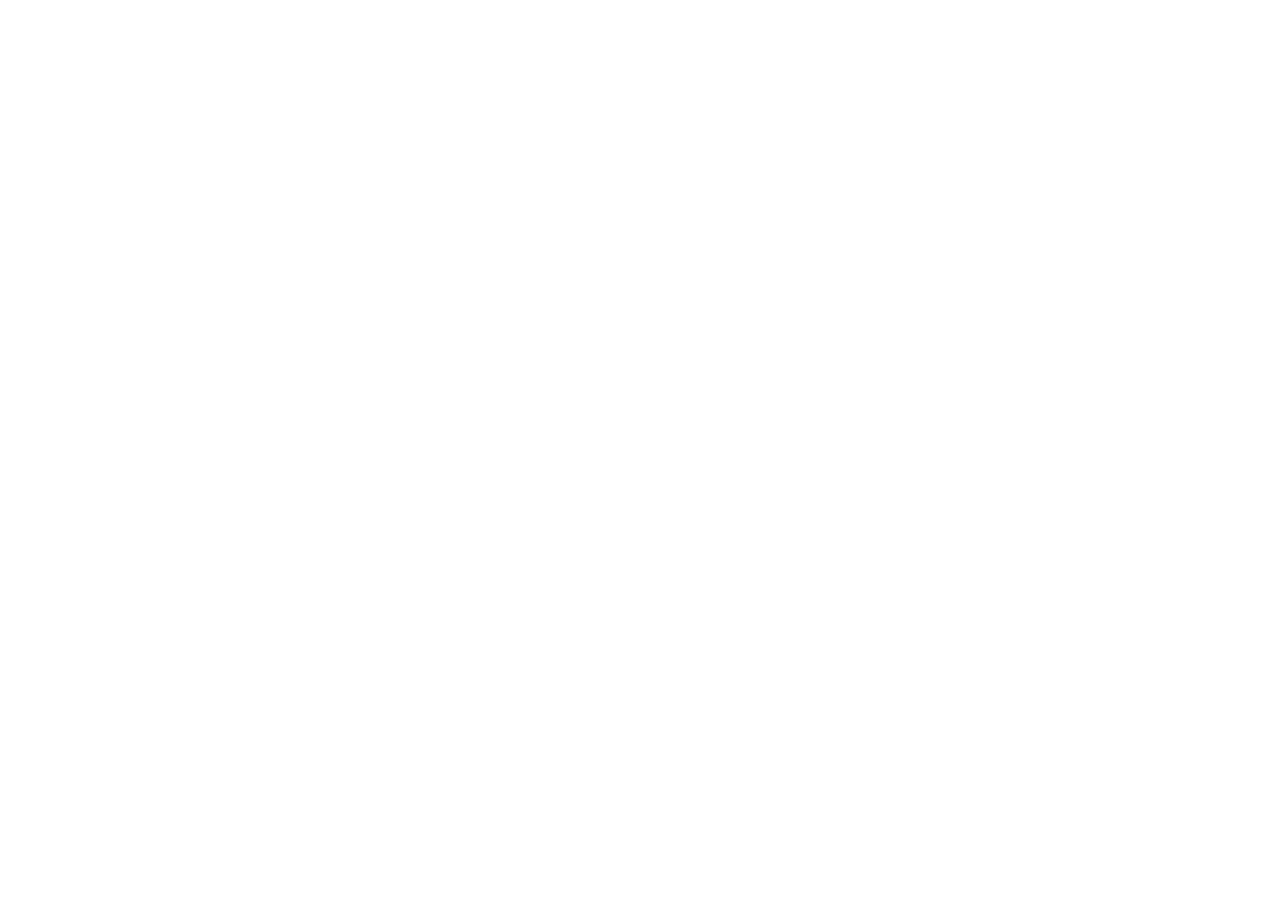
==== index.html @ c864e6f2 "初始化项目" ====
<!DOCTYPE html>
<html lang="en">

<head>
    <meta charset="UTF-8">
    <meta http-equiv="X-UA-Compatible" content="IE=edge">
    <meta name="viewport" content="width=device-width, initial-scale=1.0">
    <title>Document</title>
</head>

<body>

</body>

</html>
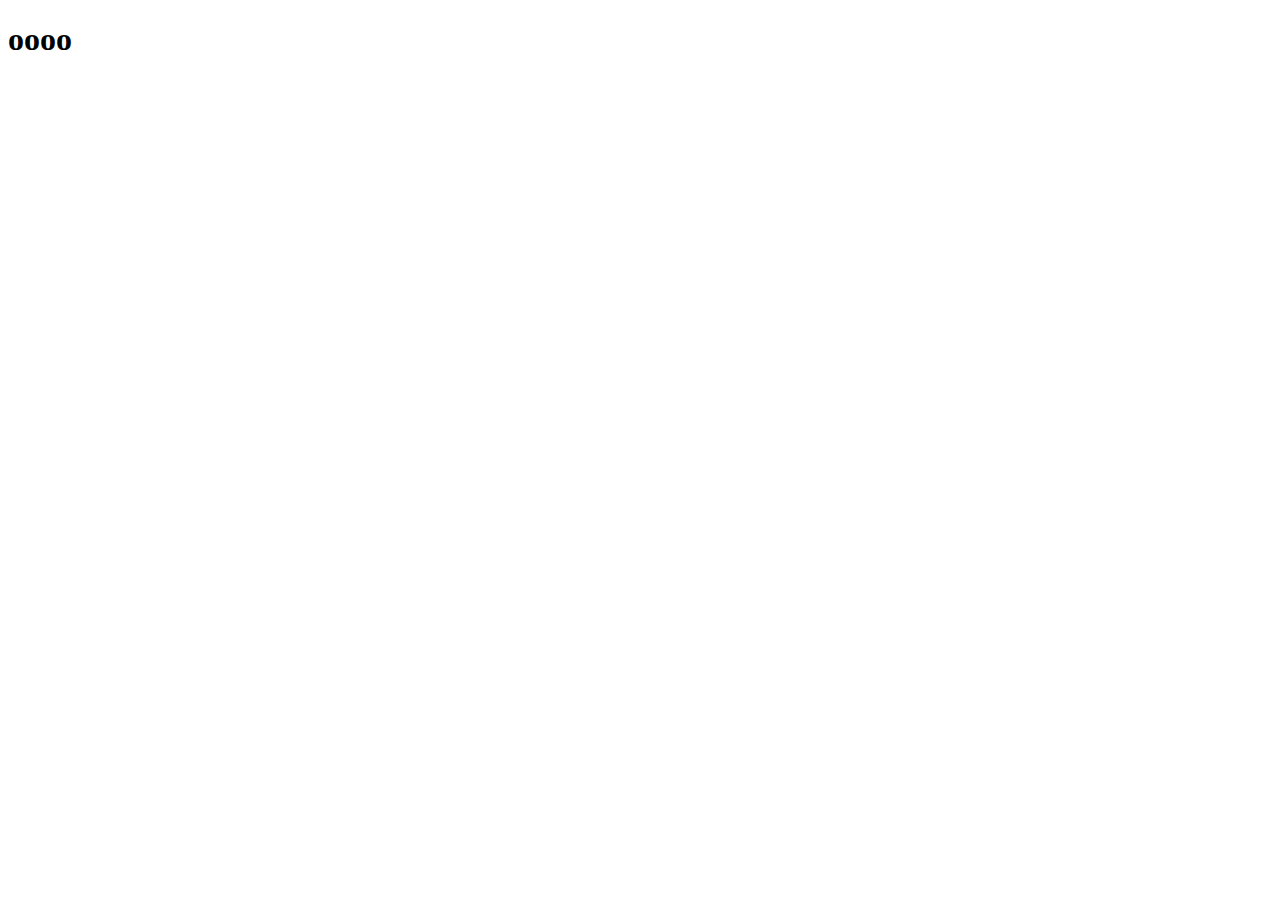
==== commit a6ca18ba: "初始化index" ====
--- a/index.html
+++ b/index.html
@@ -9,7 +9,7 @@
 </head>
 
 <body>
-
+    <h1>oooo</h1>
 </body>
 
 </html>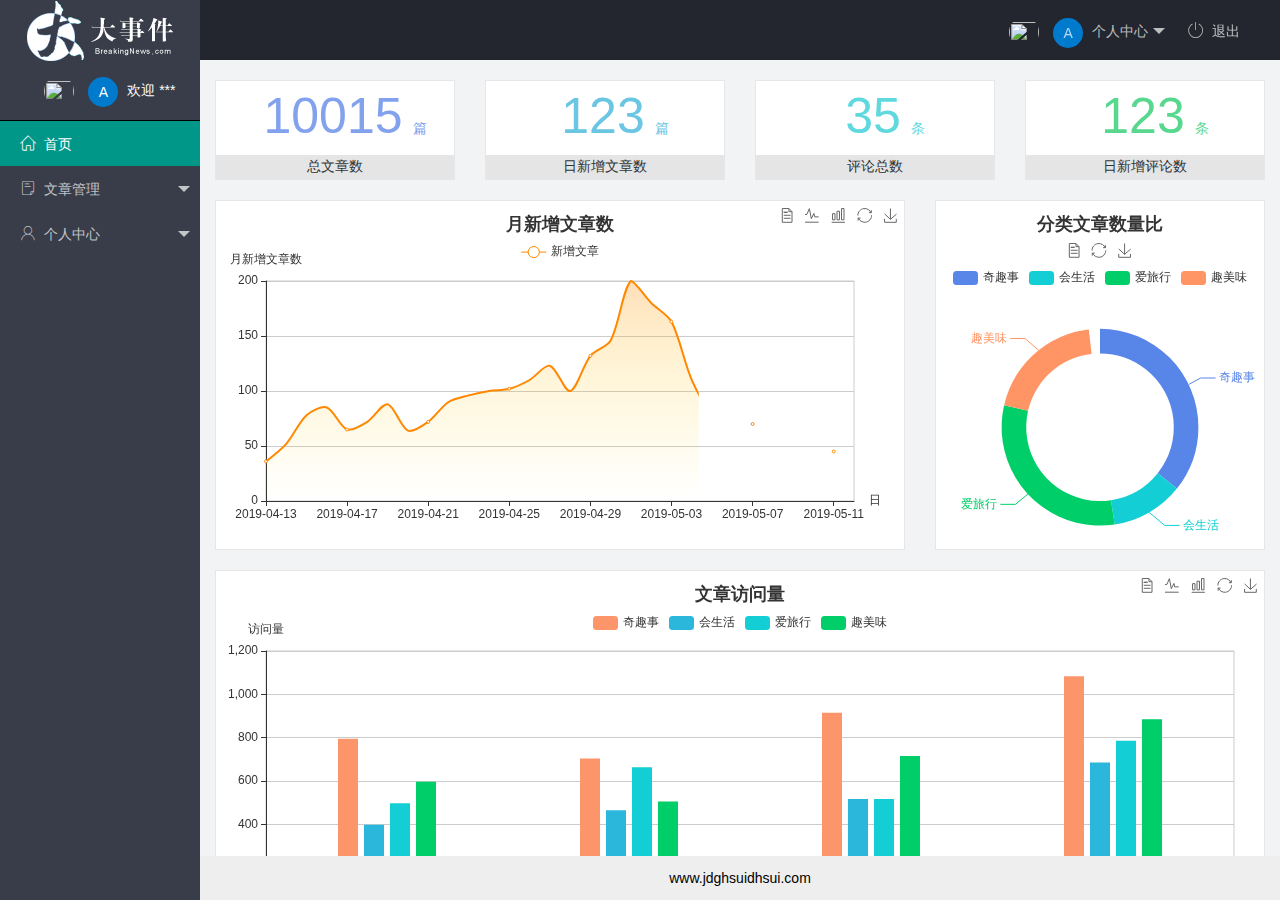
==== commit 0ee43d3f: "完成了index页面" ====
--- a/index.html
+++ b/index.html
@@ -5,11 +5,96 @@
     <meta charset="UTF-8">
     <meta http-equiv="X-UA-Compatible" content="IE=edge">
     <meta name="viewport" content="width=device-width, initial-scale=1.0">
+    <link rel="stylesheet" href="/assets/lib/layui/css/layui.css">
+    <link rel="stylesheet" href="/assets/css/index.css">
+    <link rel="stylesheet" href="/assets/fonts/iconfont.css">
     <title>Document</title>
 </head>
 
 <body>
-    <h1>oooo</h1>
+    <div class="layui-layout layui-layout-admin">
+        <div class="layui-header">
+            <div class="layui-logo layui-hide-xs layui-bg-black">
+                <img src="/assets/images/logo.png" alt="">
+            </div>
+            <!-- 头部区域（可配合layui 已有的水平导航） -->
+            <ul class="layui-nav layui-layout-left">
+                <!-- 移动端显示 -->
+                <li class="layui-nav-item layui-show-xs-inline-block layui-hide-sm" lay-header-event="menuLeft">
+                    <i class="layui-icon layui-icon-spread-left"></i>
+                </li>
+                <li class="layui-nav-item">
+                    <dl class="layui-nav-child">
+                        <dd><a href="">menu 11</a></dd>
+                        <dd><a href="">menu 22</a></dd>
+                        <dd><a href="">menu 33</a></dd>
+                    </dl>
+                </li>
+            </ul>
+            <ul class="layui-nav layui-layout-right">
+                <li class="layui-nav-item layui-hide layui-show-md-inline-block ">
+                    <a href="javascript:; " class="userinfo">
+                        <img src="//tva1.sinaimg.cn/crop.0.0.118.118.180/5db11ff4gw1e77d3nqrv8j203b03cweg.jpg " class="layui-nav-img ">
+                        <span class="text-avater">A</span> 个人中心
+                    </a>
+                    <dl class="layui-nav-child ">
+                        <dd><a href=" ">基本资料</a></dd>
+                        <dd><a href=" ">更换头像</a></dd>
+                        <dd><a href=" ">重置密码</a></dd>
+                    </dl>
+                </li>
+                <li class="layui-nav-item ">
+                    <a href=" javascript:;" id="bitLoginout"><span class="iconfont icon-tuichu"></span>退出</a>
+                </li>
+            </ul>
+        </div>
+        <div class="layui-side layui-bg-black ">
+            <div class="layui-side-scroll ">
+                <div class="userinfo">
+                    <img src="//tva1.sinaimg.cn/crop.0.0.118.118.180/5db11ff4gw1e77d3nqrv8j203b03cweg.jpg " class="layui-nav-img ">
+                    <span class="text-avater">A</span>
+                    <span id="welcom">欢迎 ***</span>
+                </div>
+                <!-- 左侧导航区域（可配合layui已有的垂直导航） -->
+                <ul class="layui-nav layui-nav-tree " lay-shrink="all">
+                    <li class="layui-nav-item layui-this"><a href="/home/dashboard.html " target="fm"><span class="iconfont icon-home"></span>首页</a></li>
+                    <li class="layui-nav-item ">
+                        <a class=" " href="javascript:; "><span class="iconfont icon-16"></span>文章管理</a>
+                        <dl class="layui-nav-child ">
+                            <dd><a href="javascript:; "><i class="layui-icon layui-icon-cols"></i> 文章类别</a></dd>
+                            <dd><a href="javascript:; "><i class="layui-icon layui-icon-cols"></i> 文章列表</a></dd>
+                            <dd><a href="javascript:; "><i class="layui-icon layui-icon-cols"></i> 发布文章</a></dd>
+                        </dl>
+                    </li>
+                    <li class="layui-nav-item ">
+                        <a href="javascript:; "><span class="iconfont icon-user"></span>个人中心</a>
+                        <dl class="layui-nav-child ">
+                            <dd><a href="javascript:; "><i class="layui-icon layui-icon-cols"></i> 基本资料</a></dd>
+                            <dd><a href="javascript:; "><i class="layui-icon layui-icon-cols"></i> 更换头像</a></dd>
+                            <dd><a href="javascript:; "><i class="layui-icon layui-icon-cols"></i> 重置密码</a></dd>
+                        </dl>
+                    </li>
+                </ul>
+            </div>
+        </div>
+
+        <div class="layui-body ">
+            <!-- 内容主体区域 -->
+            <iframe name="fm" src="/home/dashboard.html" frameborder="0"></iframe>
+        </div>
+
+        <div class="layui-footer ">
+            <!-- 底部固定区域 -->
+            www.jdghsuidhsui.com
+        </div>
+    </div>
+    <!-- 导入layui的js文件 -->
+    <script src="/assets/lib/layui/layui.all.js "></script>
+    <!-- 导入jquery -->
+    <script src="/assets/lib/jquery.js "></script>
+    <!-- 导入自己的javasript -->
+    <script src="/assets/js/index.js"></script>
+    <script src="/assets/js/baseAPI.js"></script>
 </body>
 
 </html>--- a/assets/lib/layui/css/layui.css
+++ b/assets/lib/layui/css/layui.css
@@ -0,0 +1,2 @@
+/** layui-v2.5.5 MIT License By https://www.layui.com */
+ .layui-inline,img{display:inline-block;vertical-align:middle}h1,h2,h3,h4,h5,h6{font-weight:400}.layui-edge,.layui-header,.layui-inline,.layui-main{position:relative}.layui-body,.layui-edge,.layui-elip{overflow:hidden}.layui-btn,.layui-edge,.layui-inline,img{vertical-align:middle}.layui-btn,.layui-disabled,.layui-icon,.layui-unselect{-moz-user-select:none;-webkit-user-select:none;-ms-user-select:none}.layui-elip,.layui-form-checkbox span,.layui-form-pane .layui-form-label{text-overflow:ellipsis;white-space:nowrap}.layui-breadcrumb,.layui-tree-btnGroup{visibility:hidden}blockquote,body,button,dd,div,dl,dt,form,h1,h2,h3,h4,h5,h6,input,li,ol,p,pre,td,textarea,th,ul{margin:0;padding:0;-webkit-tap-highlight-color:rgba(0,0,0,0)}a:active,a:hover{outline:0}img{border:none}li{list-style:none}table{border-collapse:collapse;border-spacing:0}h4,h5,h6{font-size:100%}button,input,optgroup,option,select,textarea{font-family:inherit;font-size:inherit;font-style:inherit;font-weight:inherit;outline:0}pre{white-space:pre-wrap;white-space:-moz-pre-wrap;white-space:-pre-wrap;white-space:-o-pre-wrap;word-wrap:break-word}body{line-height:24px;font:14px Helvetica Neue,Helvetica,PingFang SC,Tahoma,Arial,sans-serif}hr{height:1px;margin:10px 0;border:0;clear:both}a{color:#333;text-decoration:none}a:hover{color:#777}a cite{font-style:normal;*cursor:pointer}.layui-border-box,.layui-border-box *{box-sizing:border-box}.layui-box,.layui-box *{box-sizing:content-box}.layui-clear{clear:both;*zoom:1}.layui-clear:after{content:'\20';clear:both;*zoom:1;display:block;height:0}.layui-inline{*display:inline;*zoom:1}.layui-edge{display:inline-block;width:0;height:0;border-width:6px;border-style:dashed;border-color:transparent}.layui-edge-top{top:-4px;border-bottom-color:#999;border-bottom-style:solid}.layui-edge-right{border-left-color:#999;border-left-style:solid}.layui-edge-bottom{top:2px;border-top-color:#999;border-top-style:solid}.layui-edge-left{border-right-color:#999;border-right-style:solid}.layui-disabled,.layui-disabled:hover{color:#d2d2d2!important;cursor:not-allowed!important}.layui-circle{border-radius:100%}.layui-show{display:block!important}.layui-hide{display:none!important}@font-face{font-family:layui-icon;src:url(../font/iconfont.eot?v=250);src:url(../font/iconfont.eot?v=250#iefix) format('embedded-opentype'),url(../font/iconfont.woff2?v=250) format('woff2'),url(../font/iconfont.woff?v=250) format('woff'),url(../font/iconfont.ttf?v=250) format('truetype'),url(../font/iconfont.svg?v=250#layui-icon) format('svg')}.layui-icon{font-family:layui-icon!important;font-size:16px;font-style:normal;-webkit-font-smoothing:antialiased;-moz-osx-font-smoothing:grayscale}.layui-icon-reply-fill:before{content:"\e611"}.layui-icon-set-fill:before{content:"\e614"}.layui-icon-menu-fill:before{content:"\e60f"}.layui-icon-search:before{content:"\e615"}.layui-icon-share:before{content:"\e641"}.layui-icon-set-sm:before{content:"\e620"}.layui-icon-engine:before{content:"\e628"}.layui-icon-close:before{content:"\1006"}.layui-icon-close-fill:before{content:"\1007"}.layui-icon-chart-screen:before{content:"\e629"}.layui-icon-star:before{content:"\e600"}.layui-icon-circle-dot:before{content:"\e617"}.layui-icon-chat:before{content:"\e606"}.layui-icon-release:before{content:"\e609"}.layui-icon-list:before{content:"\e60a"}.layui-icon-chart:before{content:"\e62c"}.layui-icon-ok-circle:before{content:"\1005"}.layui-icon-layim-theme:before{content:"\e61b"}.layui-icon-table:before{content:"\e62d"}.layui-icon-right:before{content:"\e602"}.layui-icon-left:before{content:"\e603"}.layui-icon-cart-simple:before{content:"\e698"}.layui-icon-face-cry:before{content:"\e69c"}.layui-icon-face-smile:before{content:"\e6af"}.layui-icon-survey:before{content:"\e6b2"}.layui-icon-tree:before{content:"\e62e"}.layui-icon-upload-circle:before{content:"\e62f"}.layui-icon-add-circle:before{content:"\e61f"}.layui-icon-download-circle:before{content:"\e601"}.layui-icon-templeate-1:before{content:"\e630"}.layui-icon-util:before{content:"\e631"}.layui-icon-face-surprised:before{content:"\e664"}.layui-icon-edit:before{content:"\e642"}.layui-icon-speaker:before{content:"\e645"}.layui-icon-down:before{content:"\e61a"}.layui-icon-file:before{content:"\e621"}.layui-icon-layouts:before{content:"\e632"}.layui-icon-rate-half:before{content:"\e6c9"}.layui-icon-add-circle-fine:before{content:"\e608"}.layui-icon-prev-circle:before{content:"\e633"}.layui-icon-read:before{content:"\e705"}.layui-icon-404:before{content:"\e61c"}.layui-icon-carousel:before{content:"\e634"}.layui-icon-help:before{content:"\e607"}.layui-icon-code-circle:before{content:"\e635"}.layui-icon-water:before{content:"\e636"}.layui-icon-username:before{content:"\e66f"}.layui-icon-find-fill:before{content:"\e670"}.layui-icon-about:before{content:"\e60b"}.layui-icon-location:before{content:"\e715"}.layui-icon-up:before{content:"\e619"}.layui-icon-pause:before{content:"\e651"}.layui-icon-date:before{content:"\e637"}.layui-icon-layim-uploadfile:before{content:"\e61d"}.layui-icon-delete:before{content:"\e640"}.layui-icon-play:before{content:"\e652"}.layui-icon-top:before{content:"\e604"}.layui-icon-friends:before{content:"\e612"}.layui-icon-refresh-3:before{content:"\e9aa"}.layui-icon-ok:before{content:"\e605"}.layui-icon-layer:before{content:"\e638"}.layui-icon-face-smile-fine:before{content:"\e60c"}.layui-icon-dollar:before{content:"\e659"}.layui-icon-group:before{content:"\e613"}.layui-icon-layim-download:before{content:"\e61e"}.layui-icon-picture-fine:before{content:"\e60d"}.layui-icon-link:before{content:"\e64c"}.layui-icon-diamond:before{content:"\e735"}.layui-icon-log:before{content:"\e60e"}.layui-icon-rate-solid:before{content:"\e67a"}.layui-icon-fonts-del:before{content:"\e64f"}.layui-icon-unlink:before{content:"\e64d"}.layui-icon-fonts-clear:before{content:"\e639"}.layui-icon-triangle-r:before{content:"\e623"}.layui-icon-circle:before{content:"\e63f"}.layui-icon-radio:before{content:"\e643"}.layui-icon-align-center:before{content:"\e647"}.layui-icon-align-right:before{content:"\e648"}.layui-icon-align-left:before{content:"\e649"}.layui-icon-loading-1:before{content:"\e63e"}.layui-icon-return:before{content:"\e65c"}.layui-icon-fonts-strong:before{content:"\e62b"}.layui-icon-upload:before{content:"\e67c"}.layui-icon-dialogue:before{content:"\e63a"}.layui-icon-video:before{content:"\e6ed"}.layui-icon-headset:before{content:"\e6fc"}.layui-icon-cellphone-fine:before{content:"\e63b"}.layui-icon-add-1:before{content:"\e654"}.layui-icon-face-smile-b:before{content:"\e650"}.layui-icon-fonts-html:before{content:"\e64b"}.layui-icon-form:before{content:"\e63c"}.layui-icon-cart:before{content:"\e657"}.layui-icon-camera-fill:before{content:"\e65d"}.layui-icon-tabs:before{content:"\e62a"}.layui-icon-fonts-code:before{content:"\e64e"}.layui-icon-fire:before{content:"\e756"}.layui-icon-set:before{content:"\e716"}.layui-icon-fonts-u:before{content:"\e646"}.layui-icon-triangle-d:before{content:"\e625"}.layui-icon-tips:before{content:"\e702"}.layui-icon-picture:before{content:"\e64a"}.layui-icon-more-vertical:before{content:"\e671"}.layui-icon-flag:before{content:"\e66c"}.layui-icon-loading:before{content:"\e63d"}.layui-icon-fonts-i:before{content:"\e644"}.layui-icon-refresh-1:before{content:"\e666"}.layui-icon-rmb:before{content:"\e65e"}.layui-icon-home:before{content:"\e68e"}.layui-icon-user:before{content:"\e770"}.layui-icon-notice:before{content:"\e667"}.layui-icon-login-weibo:before{content:"\e675"}.layui-icon-voice:before{content:"\e688"}.layui-icon-upload-drag:before{content:"\e681"}.layui-icon-login-qq:before{content:"\e676"}.layui-icon-snowflake:before{content:"\e6b1"}.layui-icon-file-b:before{content:"\e655"}.layui-icon-template:before{content:"\e663"}.layui-icon-auz:before{content:"\e672"}.layui-icon-console:before{content:"\e665"}.layui-icon-app:before{content:"\e653"}.layui-icon-prev:before{content:"\e65a"}.layui-icon-website:before{content:"\e7ae"}.layui-icon-next:before{content:"\e65b"}.layui-icon-component:before{content:"\e857"}.layui-icon-more:before{content:"\e65f"}.layui-icon-login-wechat:before{content:"\e677"}.layui-icon-shrink-right:before{content:"\e668"}.layui-icon-spread-left:before{content:"\e66b"}.layui-icon-camera:before{content:"\e660"}.layui-icon-note:before{content:"\e66e"}.layui-icon-refresh:before{content:"\e669"}.layui-icon-female:before{content:"\e661"}.layui-icon-male:before{content:"\e662"}.layui-icon-password:before{content:"\e673"}.layui-icon-senior:before{content:"\e674"}.layui-icon-theme:before{content:"\e66a"}.layui-icon-tread:before{content:"\e6c5"}.layui-icon-praise:before{content:"\e6c6"}.layui-icon-star-fill:before{content:"\e658"}.layui-icon-rate:before{content:"\e67b"}.layui-icon-template-1:before{content:"\e656"}.layui-icon-vercode:before{content:"\e679"}.layui-icon-cellphone:before{content:"\e678"}.layui-icon-screen-full:before{content:"\e622"}.layui-icon-screen-restore:before{content:"\e758"}.layui-icon-cols:before{content:"\e610"}.layui-icon-export:before{content:"\e67d"}.layui-icon-print:before{content:"\e66d"}.layui-icon-slider:before{content:"\e714"}.layui-icon-addition:before{content:"\e624"}.layui-icon-subtraction:before{content:"\e67e"}.layui-icon-service:before{content:"\e626"}.layui-icon-transfer:before{content:"\e691"}.layui-main{width:1140px;margin:0 auto}.layui-header{z-index:1000;height:60px}.layui-header a:hover{transition:all .5s;-webkit-transition:all .5s}.layui-side{position:fixed;left:0;top:0;bottom:0;z-index:999;width:200px;overflow-x:hidden}.layui-side-scroll{position:relative;width:220px;height:100%;overflow-x:hidden}.layui-body{position:absolute;left:200px;right:0;top:0;bottom:0;z-index:998;width:auto;overflow-y:auto;box-sizing:border-box}.layui-layout-body{overflow:hidden}.layui-layout-admin .layui-header{background-color:#23262E}.layui-layout-admin .layui-side{top:60px;width:200px;overflow-x:hidden}.layui-layout-admin .layui-body{position:fixed;top:60px;bottom:44px}.layui-layout-admin .layui-main{width:auto;margin:0 15px}.layui-layout-admin .layui-footer{position:fixed;left:200px;right:0;bottom:0;height:44px;line-height:44px;padding:0 15px;background-color:#eee}.layui-layout-admin .layui-logo{position:absolute;left:0;top:0;width:200px;height:100%;line-height:60px;text-align:center;color:#009688;font-size:16px}.layui-layout-admin .layui-header .layui-nav{background:0 0}.layui-layout-left{position:absolute!important;left:200px;top:0}.layui-layout-right{position:absolute!important;right:0;top:0}.layui-container{position:relative;margin:0 auto;padding:0 15px;box-sizing:border-box}.layui-fluid{position:relative;margin:0 auto;padding:0 15px}.layui-row:after,.layui-row:before{content:'';display:block;clear:both}.layui-col-lg1,.layui-col-lg10,.layui-col-lg11,.layui-col-lg12,.layui-col-lg2,.layui-col-lg3,.layui-col-lg4,.layui-col-lg5,.layui-col-lg6,.layui-col-lg7,.layui-col-lg8,.layui-col-lg9,.layui-col-md1,.layui-col-md10,.layui-col-md11,.layui-col-md12,.layui-col-md2,.layui-col-md3,.layui-col-md4,.layui-col-md5,.layui-col-md6,.layui-col-md7,.layui-col-md8,.layui-col-md9,.layui-col-sm1,.layui-col-sm10,.layui-col-sm11,.layui-col-sm12,.layui-col-sm2,.layui-col-sm3,.layui-col-sm4,.layui-col-sm5,.layui-col-sm6,.layui-col-sm7,.layui-col-sm8,.layui-col-sm9,.layui-col-xs1,.layui-col-xs10,.layui-col-xs11,.layui-col-xs12,.layui-col-xs2,.layui-col-xs3,.layui-col-xs4,.layui-col-xs5,.layui-col-xs6,.layui-col-xs7,.layui-col-xs8,.layui-col-xs9{position:relative;display:block;box-sizing:border-box}.layui-col-xs1,.layui-col-xs10,.layui-col-xs11,.layui-col-xs12,.layui-col-xs2,.layui-col-xs3,.layui-col-xs4,.layui-col-xs5,.layui-col-xs6,.layui-col-xs7,.layui-col-xs8,.layui-col-xs9{float:left}.layui-col-xs1{width:8.33333333%}.layui-col-xs2{width:16.66666667%}.layui-col-xs3{width:25%}.layui-col-xs4{width:33.33333333%}.layui-col-xs5{width:41.66666667%}.layui-col-xs6{width:50%}.layui-col-xs7{width:58.33333333%}.layui-col-xs8{width:66.66666667%}.layui-col-xs9{width:75%}.layui-col-xs10{width:83.33333333%}.layui-col-xs11{width:91.66666667%}.layui-col-xs12{width:100%}.layui-col-xs-offset1{margin-left:8.33333333%}.layui-col-xs-offset2{margin-left:16.66666667%}.layui-col-xs-offset3{margin-left:25%}.layui-col-xs-offset4{margin-left:33.33333333%}.layui-col-xs-offset5{margin-left:41.66666667%}.layui-col-xs-offset6{margin-left:50%}.layui-col-xs-offset7{margin-left:58.33333333%}.layui-col-xs-offset8{margin-left:66.66666667%}.layui-col-xs-offset9{margin-left:75%}.layui-col-xs-offset10{margin-left:83.33333333%}.layui-col-xs-offset11{margin-left:91.66666667%}.layui-col-xs-offset12{margin-left:100%}@media screen and (max-width:768px){.layui-hide-xs{display:none!important}.layui-show-xs-block{display:block!important}.layui-show-xs-inline{display:inline!important}.layui-show-xs-inline-block{display:inline-block!important}}@media screen and (min-width:768px){.layui-container{width:750px}.layui-hide-sm{display:none!important}.layui-show-sm-block{display:block!important}.layui-show-sm-inline{display:inline!important}.layui-show-sm-inline-block{display:inline-block!important}.layui-col-sm1,.layui-col-sm10,.layui-col-sm11,.layui-col-sm12,.layui-col-sm2,.layui-col-sm3,.layui-col-sm4,.layui-col-sm5,.layui-col-sm6,.layui-col-sm7,.layui-col-sm8,.layui-col-sm9{float:left}.layui-col-sm1{width:8.33333333%}.layui-col-sm2{width:16.66666667%}.layui-col-sm3{width:25%}.layui-col-sm4{width:33.33333333%}.layui-col-sm5{width:41.66666667%}.layui-col-sm6{width:50%}.layui-col-sm7{width:58.33333333%}.layui-col-sm8{width:66.66666667%}.layui-col-sm9{width:75%}.layui-col-sm10{width:83.33333333%}.layui-col-sm11{width:91.66666667%}.layui-col-sm12{width:100%}.layui-col-sm-offset1{margin-left:8.33333333%}.layui-col-sm-offset2{margin-left:16.66666667%}.layui-col-sm-offset3{margin-left:25%}.layui-col-sm-offset4{margin-left:33.33333333%}.layui-col-sm-offset5{margin-left:41.66666667%}.layui-col-sm-offset6{margin-left:50%}.layui-col-sm-offset7{margin-left:58.33333333%}.layui-col-sm-offset8{margin-left:66.66666667%}.layui-col-sm-offset9{margin-left:75%}.layui-col-sm-offset10{margin-left:83.33333333%}.layui-col-sm-offset11{margin-left:91.66666667%}.layui-col-sm-offset12{margin-left:100%}}@media screen and (min-width:992px){.layui-container{width:970px}.layui-hide-md{display:none!important}.layui-show-md-block{display:block!important}.layui-show-md-inline{display:inline!important}.layui-show-md-inline-block{display:inline-block!important}.layui-col-md1,.layui-col-md10,.layui-col-md11,.layui-col-md12,.layui-col-md2,.layui-col-md3,.layui-col-md4,.layui-col-md5,.layui-col-md6,.layui-col-md7,.layui-col-md8,.layui-col-md9{float:left}.layui-col-md1{width:8.33333333%}.layui-col-md2{width:16.66666667%}.layui-col-md3{width:25%}.layui-col-md4{width:33.33333333%}.layui-col-md5{width:41.66666667%}.layui-col-md6{width:50%}.layui-col-md7{width:58.33333333%}.layui-col-md8{width:66.66666667%}.layui-col-md9{width:75%}.layui-col-md10{width:83.33333333%}.layui-col-md11{width:91.66666667%}.layui-col-md12{width:100%}.layui-col-md-offset1{margin-left:8.33333333%}.layui-col-md-offset2{margin-left:16.66666667%}.layui-col-md-offset3{margin-left:25%}.layui-col-md-offset4{margin-left:33.33333333%}.layui-col-md-offset5{margin-left:41.66666667%}.layui-col-md-offset6{margin-left:50%}.layui-col-md-offset7{margin-left:58.33333333%}.layui-col-md-offset8{margin-left:66.66666667%}.layui-col-md-offset9{margin-left:75%}.layui-col-md-offset10{margin-left:83.33333333%}.layui-col-md-offset11{margin-left:91.66666667%}.layui-col-md-offset12{margin-left:100%}}@media screen and (min-width:1200px){.layui-container{width:1170px}.layui-hide-lg{display:none!important}.layui-show-lg-block{display:block!important}.layui-show-lg-inline{display:inline!important}.layui-show-lg-inline-block{display:inline-block!important}.layui-col-lg1,.layui-col-lg10,.layui-col-lg11,.layui-col-lg12,.layui-col-lg2,.layui-col-lg3,.layui-col-lg4,.layui-col-lg5,.layui-col-lg6,.layui-col-lg7,.layui-col-lg8,.layui-col-lg9{float:left}.layui-col-lg1{width:8.33333333%}.layui-col-lg2{width:16.66666667%}.layui-col-lg3{width:25%}.layui-col-lg4{width:33.33333333%}.layui-col-lg5{width:41.66666667%}.layui-col-lg6{width:50%}.layui-col-lg7{width:58.33333333%}.layui-col-lg8{width:66.66666667%}.layui-col-lg9{width:75%}.layui-col-lg10{width:83.33333333%}.layui-col-lg11{width:91.66666667%}.layui-col-lg12{width:100%}.layui-col-lg-offset1{margin-left:8.33333333%}.layui-col-lg-offset2{margin-left:16.66666667%}.layui-col-lg-offset3{margin-left:25%}.layui-col-lg-offset4{margin-left:33.33333333%}.layui-col-lg-offset5{margin-left:41.66666667%}.layui-col-lg-offset6{margin-left:50%}.layui-col-lg-offset7{margin-left:58.33333333%}.layui-col-lg-offset8{margin-left:66.66666667%}.layui-col-lg-offset9{margin-left:75%}.layui-col-lg-offset10{margin-left:83.33333333%}.layui-col-lg-offset11{margin-left:91.66666667%}.layui-col-lg-offset12{margin-left:100%}}.layui-col-space1{margin:-.5px}.layui-col-space1>*{padding:.5px}.layui-col-space3{margin:-1.5px}.layui-col-space3>*{padding:1.5px}.layui-col-space5{margin:-2.5px}.layui-col-space5>*{padding:2.5px}.layui-col-space8{margin:-3.5px}.layui-col-space8>*{padding:3.5px}.layui-col-space10{margin:-5px}.layui-col-space10>*{padding:5px}.layui-col-space12{margin:-6px}.layui-col-space12>*{padding:6px}.layui-col-space15{margin:-7.5px}.layui-col-space15>*{padding:7.5px}.layui-col-space18{margin:-9px}.layui-col-space18>*{padding:9px}.layui-col-space20{margin:-10px}.layui-col-space20>*{padding:10px}.layui-col-space22{margin:-11px}.layui-col-space22>*{padding:11px}.layui-col-space25{margin:-12.5px}.layui-col-space25>*{padding:12.5px}.layui-col-space30{margin:-15px}.layui-col-space30>*{padding:15px}.layui-btn,.layui-input,.layui-select,.layui-textarea,.layui-upload-button{outline:0;-webkit-appearance:none;transition:all .3s;-webkit-transition:all .3s;box-sizing:border-box}.layui-elem-quote{margin-bottom:10px;padding:15px;line-height:22px;border-left:5px solid #009688;border-radius:0 2px 2px 0;background-color:#f2f2f2}.layui-quote-nm{border-style:solid;border-width:1px 1px 1px 5px;background:0 0}.layui-elem-field{margin-bottom:10px;padding:0;border-width:1px;border-style:solid}.layui-elem-field legend{margin-left:20px;padding:0 10px;font-size:20px;font-weight:300}.layui-field-title{margin:10px 0 20px;border-width:1px 0 0}.layui-field-box{padding:10px 15px}.layui-field-title .layui-field-box{padding:10px 0}.layui-progress{position:relative;height:6px;border-radius:20px;background-color:#e2e2e2}.layui-progress-bar{position:absolute;left:0;top:0;width:0;max-width:100%;height:6px;border-radius:20px;text-align:right;background-color:#5FB878;transition:all .3s;-webkit-transition:all .3s}.layui-progress-big,.layui-progress-big .layui-progress-bar{height:18px;line-height:18px}.layui-progress-text{position:relative;top:-20px;line-height:18px;font-size:12px;color:#666}.layui-progress-big .layui-progress-text{position:static;padding:0 10px;color:#fff}.layui-collapse{border-width:1px;border-style:solid;border-radius:2px}.layui-colla-content,.layui-colla-item{border-top-width:1px;border-top-style:solid}.layui-colla-item:first-child{border-top:none}.layui-colla-title{position:relative;height:42px;line-height:42px;padding:0 15px 0 35px;color:#333;background-color:#f2f2f2;cursor:pointer;font-size:14px;overflow:hidden}.layui-colla-content{display:none;padding:10px 15px;line-height:22px;color:#666}.layui-colla-icon{position:absolute;left:15px;top:0;font-size:14px}.layui-card{margin-bottom:15px;border-radius:2px;background-color:#fff;box-shadow:0 1px 2px 0 rgba(0,0,0,.05)}.layui-card:last-child{margin-bottom:0}.layui-card-header{position:relative;height:42px;line-height:42px;padding:0 15px;border-bottom:1px solid #f6f6f6;color:#333;border-radius:2px 2px 0 0;font-size:14px}.layui-bg-black,.layui-bg-blue,.layui-bg-cyan,.layui-bg-green,.layui-bg-orange,.layui-bg-red{color:#fff!important}.layui-card-body{position:relative;padding:10px 15px;line-height:24px}.layui-card-body[pad15]{padding:15px}.layui-card-body[pad20]{padding:20px}.layui-card-body .layui-table{margin:5px 0}.layui-card .layui-tab{margin:0}.layui-panel-window{position:relative;padding:15px;border-radius:0;border-top:5px solid #E6E6E6;background-color:#fff}.layui-auxiliar-moving{position:fixed;left:0;right:0;top:0;bottom:0;width:100%;height:100%;background:0 0;z-index:9999999999}.layui-form-label,.layui-form-mid,.layui-form-select,.layui-input-block,.layui-input-inline,.layui-textarea{position:relative}.layui-bg-red{background-color:#FF5722!important}.layui-bg-orange{background-color:#FFB800!important}.layui-bg-green{background-color:#009688!important}.layui-bg-cyan{background-color:#2F4056!important}.layui-bg-blue{background-color:#1E9FFF!important}.layui-bg-black{background-color:#393D49!important}.layui-bg-gray{background-color:#eee!important;color:#666!important}.layui-badge-rim,.layui-colla-content,.layui-colla-item,.layui-collapse,.layui-elem-field,.layui-form-pane .layui-form-item[pane],.layui-form-pane .layui-form-label,.layui-input,.layui-layedit,.layui-layedit-tool,.layui-quote-nm,.layui-select,.layui-tab-bar,.layui-tab-card,.layui-tab-title,.layui-tab-title .layui-this:after,.layui-textarea{border-color:#e6e6e6}.layui-timeline-item:before,hr{background-color:#e6e6e6}.layui-text{line-height:22px;font-size:14px;color:#666}.layui-text h1,.layui-text h2,.layui-text h3{font-weight:500;color:#333}.layui-text h1{font-size:30px}.layui-text h2{font-size:24px}.layui-text h3{font-size:18px}.layui-text a:not(.layui-btn){color:#01AAED}.layui-text a:not(.layui-btn):hover{text-decoration:underline}.layui-text ul{padding:5px 0 5px 15px}.layui-text ul li{margin-top:5px;list-style-type:disc}.layui-text em,.layui-word-aux{color:#999!important;padding:0 5px!important}.layui-btn{display:inline-block;height:38px;line-height:38px;padding:0 18px;background-color:#009688;color:#fff;white-space:nowrap;text-align:center;font-size:14px;border:none;border-radius:2px;cursor:pointer}.layui-btn:hover{opacity:.8;filter:alpha(opacity=80);color:#fff}.layui-btn:active{opacity:1;filter:alpha(opacity=100)}.layui-btn+.layui-btn{margin-left:10px}.layui-btn-container{font-size:0}.layui-btn-container .layui-btn{margin-right:10px;margin-bottom:10px}.layui-btn-container .layui-btn+.layui-btn{margin-left:0}.layui-table .layui-btn-container .layui-btn{margin-bottom:9px}.layui-btn-radius{border-radius:100px}.layui-btn .layui-icon{margin-right:3px;font-size:18px;vertical-align:bottom;vertical-align:middle\9}.layui-btn-primary{border:1px solid #C9C9C9;background-color:#fff;color:#555}.layui-btn-primary:hover{border-color:#009688;color:#333}.layui-btn-normal{background-color:#1E9FFF}.layui-btn-warm{background-color:#FFB800}.layui-btn-danger{background-color:#FF5722}.layui-btn-checked{background-color:#5FB878}.layui-btn-disabled,.layui-btn-disabled:active,.layui-btn-disabled:hover{border:1px solid #e6e6e6;background-color:#FBFBFB;color:#C9C9C9;cursor:not-allowed;opacity:1}.layui-btn-lg{height:44px;line-height:44px;padding:0 25px;font-size:16px}.layui-btn-sm{height:30px;line-height:30px;padding:0 10px;font-size:12px}.layui-btn-sm i{font-size:16px!important}.layui-btn-xs{height:22px;line-height:22px;padding:0 5px;font-size:12px}.layui-btn-xs i{font-size:14px!important}.layui-btn-group{display:inline-block;vertical-align:middle;font-size:0}.layui-btn-group .layui-btn{margin-left:0!important;margin-right:0!important;border-left:1px solid rgba(255,255,255,.5);border-radius:0}.layui-btn-group .layui-btn-primary{border-left:none}.layui-btn-group .layui-btn-primary:hover{border-color:#C9C9C9;color:#009688}.layui-btn-group .layui-btn:first-child{border-left:none;border-radius:2px 0 0 2px}.layui-btn-group .layui-btn-primary:first-child{border-left:1px solid #c9c9c9}.layui-btn-group .layui-btn:last-child{border-radius:0 2px 2px 0}.layui-btn-group .layui-btn+.layui-btn{margin-left:0}.layui-btn-group+.layui-btn-group{margin-left:10px}.layui-btn-fluid{width:100%}.layui-input,.layui-select,.layui-textarea{height:38px;line-height:1.3;line-height:38px\9;border-width:1px;border-style:solid;background-color:#fff;border-radius:2px}.layui-input::-webkit-input-placeholder,.layui-select::-webkit-input-placeholder,.layui-textarea::-webkit-input-placeholder{line-height:1.3}.layui-input,.layui-textarea{display:block;width:100%;padding-left:10px}.layui-input:hover,.layui-textarea:hover{border-color:#D2D2D2!important}.layui-input:focus,.layui-textarea:focus{border-color:#C9C9C9!important}.layui-textarea{min-height:100px;height:auto;line-height:20px;padding:6px 10px;resize:vertical}.layui-select{padding:0 10px}.layui-form input[type=checkbox],.layui-form input[type=radio],.layui-form select{display:none}.layui-form [lay-ignore]{display:initial}.layui-form-item{margin-bottom:15px;clear:both;*zoom:1}.layui-form-item:after{content:'\20';clear:both;*zoom:1;display:block;height:0}.layui-form-label{float:left;display:block;padding:9px 15px;width:80px;font-weight:400;line-height:20px;text-align:right}.layui-form-label-col{display:block;float:none;padding:9px 0;line-height:20px;text-align:left}.layui-form-item .layui-inline{margin-bottom:5px;margin-right:10px}.layui-input-block{margin-left:110px;min-height:36px}.layui-input-inline{display:inline-block;vertical-align:middle}.layui-form-item .layui-input-inline{float:left;width:190px;margin-right:10px}.layui-form-text .layui-input-inline{width:auto}.layui-form-mid{float:left;display:block;padding:9px 0!important;line-height:20px;margin-right:10px}.layui-form-danger+.layui-form-select .layui-input,.layui-form-danger:focus{border-color:#FF5722!important}.layui-form-select .layui-input{padding-right:30px;cursor:pointer}.layui-form-select .layui-edge{position:absolute;right:10px;top:50%;margin-top:-3px;cursor:pointer;border-width:6px;border-top-color:#c2c2c2;border-top-style:solid;transition:all .3s;-webkit-transition:all .3s}.layui-form-select dl{display:none;position:absolute;left:0;top:42px;padding:5px 0;z-index:899;min-width:100%;border:1px solid #d2d2d2;max-height:300px;overflow-y:auto;background-color:#fff;border-radius:2px;box-shadow:0 2px 4px rgba(0,0,0,.12);box-sizing:border-box}.layui-form-select dl dd,.layui-form-select dl dt{padding:0 10px;line-height:36px;white-space:nowrap;overflow:hidden;text-overflow:ellipsis}.layui-form-select dl dt{font-size:12px;color:#999}.layui-form-select dl dd{cursor:pointer}.layui-form-select dl dd:hover{background-color:#f2f2f2;-webkit-transition:.5s all;transition:.5s all}.layui-form-select .layui-select-group dd{padding-left:20px}.layui-form-select dl dd.layui-select-tips{padding-left:10px!important;color:#999}.layui-form-select dl dd.layui-this{background-color:#5FB878;color:#fff}.layui-form-checkbox,.layui-form-select dl dd.layui-disabled{background-color:#fff}.layui-form-selected dl{display:block}.layui-form-checkbox,.layui-form-checkbox *,.layui-form-switch{display:inline-block;vertical-align:middle}.layui-form-selected .layui-edge{margin-top:-9px;-webkit-transform:rotate(180deg);transform:rotate(180deg);margin-top:-3px\9}:root .layui-form-selected .layui-edge{margin-top:-9px\0/IE9}.layui-form-selectup dl{top:auto;bottom:42px}.layui-select-none{margin:5px 0;text-align:center;color:#999}.layui-select-disabled .layui-disabled{border-color:#eee!important}.layui-select-disabled .layui-edge{border-top-color:#d2d2d2}.layui-form-checkbox{position:relative;height:30px;line-height:30px;margin-right:10px;padding-right:30px;cursor:pointer;font-size:0;-webkit-transition:.1s linear;transition:.1s linear;box-sizing:border-box}.layui-form-checkbox span{padding:0 10px;height:100%;font-size:14px;border-radius:2px 0 0 2px;background-color:#d2d2d2;color:#fff;overflow:hidden}.layui-form-checkbox:hover span{background-color:#c2c2c2}.layui-form-checkbox i{position:absolute;right:0;top:0;width:30px;height:28px;border:1px solid #d2d2d2;border-left:none;border-radius:0 2px 2px 0;color:#fff;font-size:20px;text-align:center}.layui-form-checkbox:hover i{border-color:#c2c2c2;color:#c2c2c2}.layui-form-checked,.layui-form-checked:hover{border-color:#5FB878}.layui-form-checked span,.layui-form-checked:hover span{background-color:#5FB878}.layui-form-checked i,.layui-form-checked:hover i{color:#5FB878}.layui-form-item .layui-form-checkbox{margin-top:4px}.layui-form-checkbox[lay-skin=primary]{height:auto!important;line-height:normal!important;min-width:18px;min-height:18px;border:none!important;margin-right:0;padding-left:28px;padding-right:0;background:0 0}.layui-form-checkbox[lay-skin=primary] span{padding-left:0;padding-right:15px;line-height:18px;background:0 0;color:#666}.layui-form-checkbox[lay-skin=primary] i{right:auto;left:0;width:16px;height:16px;line-height:16px;border:1px solid #d2d2d2;font-size:12px;border-radius:2px;background-color:#fff;-webkit-transition:.1s linear;transition:.1s linear}.layui-form-checkbox[lay-skin=primary]:hover i{border-color:#5FB878;color:#fff}.layui-form-checked[lay-skin=primary] i{border-color:#5FB878!important;background-color:#5FB878;color:#fff}.layui-checkbox-disbaled[lay-skin=primary] span{background:0 0!important;color:#c2c2c2}.layui-checkbox-disbaled[lay-skin=primary]:hover i{border-color:#d2d2d2}.layui-form-item .layui-form-checkbox[lay-skin=primary]{margin-top:10px}.layui-form-switch{position:relative;height:22px;line-height:22px;min-width:35px;padding:0 5px;margin-top:8px;border:1px solid #d2d2d2;border-radius:20px;cursor:pointer;background-color:#fff;-webkit-transition:.1s linear;transition:.1s linear}.layui-form-switch i{position:absolute;left:5px;top:3px;width:16px;height:16px;border-radius:20px;background-color:#d2d2d2;-webkit-transition:.1s linear;transition:.1s linear}.layui-form-switch em{position:relative;top:0;width:25px;margin-left:21px;padding:0!important;text-align:center!important;color:#999!important;font-style:normal!important;font-size:12px}.layui-form-onswitch{border-color:#5FB878;background-color:#5FB878}.layui-checkbox-disbaled,.layui-checkbox-disbaled i{border-color:#e2e2e2!important}.layui-form-onswitch i{left:100%;margin-left:-21px;background-color:#fff}.layui-form-onswitch em{margin-left:5px;margin-right:21px;color:#fff!important}.layui-checkbox-disbaled span{background-color:#e2e2e2!important}.layui-checkbox-disbaled:hover i{color:#fff!important}[lay-radio]{display:none}.layui-form-radio,.layui-form-radio *{display:inline-block;vertical-align:middle}.layui-form-radio{line-height:28px;margin:6px 10px 0 0;padding-right:10px;cursor:pointer;font-size:0}.layui-form-radio *{font-size:14px}.layui-form-radio>i{margin-right:8px;font-size:22px;color:#c2c2c2}.layui-form-radio>i:hover,.layui-form-radioed>i{color:#5FB878}.layui-radio-disbaled>i{color:#e2e2e2!important}.layui-form-pane .layui-form-label{width:110px;padding:8px 15px;height:38px;line-height:20px;border-width:1px;border-style:solid;border-radius:2px 0 0 2px;text-align:center;background-color:#FBFBFB;overflow:hidden;box-sizing:border-box}.layui-form-pane .layui-input-inline{margin-left:-1px}.layui-form-pane .layui-input-block{margin-left:110px;left:-1px}.layui-form-pane .layui-input{border-radius:0 2px 2px 0}.layui-form-pane .layui-form-text .layui-form-label{float:none;width:100%;border-radius:2px;box-sizing:border-box;text-align:left}.layui-form-pane .layui-form-text .layui-input-inline{display:block;margin:0;top:-1px;clear:both}.layui-form-pane .layui-form-text .layui-input-block{margin:0;left:0;top:-1px}.layui-form-pane .layui-form-text .layui-textarea{min-height:100px;border-radius:0 0 2px 2px}.layui-form-pane .layui-form-checkbox{margin:4px 0 4px 10px}.layui-form-pane .layui-form-radio,.layui-form-pane .layui-form-switch{margin-top:6px;margin-left:10px}.layui-form-pane .layui-form-item[pane]{position:relative;border-width:1px;border-style:solid}.layui-form-pane .layui-form-item[pane] .layui-form-label{position:absolute;left:0;top:0;height:100%;border-width:0 1px 0 0}.layui-form-pane .layui-form-item[pane] .layui-input-inline{margin-left:110px}@media screen and (max-width:450px){.layui-form-item .layui-form-label{text-overflow:ellipsis;overflow:hidden;white-space:nowrap}.layui-form-item .layui-inline{display:block;margin-right:0;margin-bottom:20px;clear:both}.layui-form-item .layui-inline:after{content:'\20';clear:both;display:block;height:0}.layui-form-item .layui-input-inline{display:block;float:none;left:-3px;width:auto;margin:0 0 10px 112px}.layui-form-item .layui-input-inline+.layui-form-mid{margin-left:110px;top:-5px;padding:0}.layui-form-item .layui-form-checkbox{margin-right:5px;margin-bottom:5px}}.layui-layedit{border-width:1px;border-style:solid;border-radius:2px}.layui-layedit-tool{padding:3px 5px;border-bottom-width:1px;border-bottom-style:solid;font-size:0}.layedit-tool-fixed{position:fixed;top:0;border-top:1px solid #e2e2e2}.layui-layedit-tool .layedit-tool-mid,.layui-layedit-tool .layui-icon{display:inline-block;vertical-align:middle;text-align:center;font-size:14px}.layui-layedit-tool .layui-icon{position:relative;width:32px;height:30px;line-height:30px;margin:3px 5px;color:#777;cursor:pointer;border-radius:2px}.layui-layedit-tool .layui-icon:hover{color:#393D49}.layui-layedit-tool .layui-icon:active{color:#000}.layui-layedit-tool .layedit-tool-active{background-color:#e2e2e2;color:#000}.layui-layedit-tool .layui-disabled,.layui-layedit-tool .layui-disabled:hover{color:#d2d2d2;cursor:not-allowed}.layui-layedit-tool .layedit-tool-mid{width:1px;height:18px;margin:0 10px;background-color:#d2d2d2}.layedit-tool-html{width:50px!important;font-size:30px!important}.layedit-tool-b,.layedit-tool-code,.layedit-tool-help{font-size:16px!important}.layedit-tool-d,.layedit-tool-face,.layedit-tool-image,.layedit-tool-unlink{font-size:18px!important}.layedit-tool-image input{position:absolute;font-size:0;left:0;top:0;width:100%;height:100%;opacity:.01;filter:Alpha(opacity=1);cursor:pointer}.layui-layedit-iframe iframe{display:block;width:100%}#LAY_layedit_code{overflow:hidden}.layui-laypage{display:inline-block;*display:inline;*zoom:1;vertical-align:middle;margin:10px 0;font-size:0}.layui-laypage>a:first-child,.layui-laypage>a:first-child em{border-radius:2px 0 0 2px}.layui-laypage>a:last-child,.layui-laypage>a:last-child em{border-radius:0 2px 2px 0}.layui-laypage>:first-child{margin-left:0!important}.layui-laypage>:last-child{margin-right:0!important}.layui-laypage a,.layui-laypage button,.layui-laypage input,.layui-laypage select,.layui-laypage span{border:1px solid #e2e2e2}.layui-laypage a,.layui-laypage span{display:inline-block;*display:inline;*zoom:1;vertical-align:middle;padding:0 15px;height:28px;line-height:28px;margin:0 -1px 5px 0;background-color:#fff;color:#333;font-size:12px}.layui-flow-more a *,.layui-laypage input,.layui-table-view select[lay-ignore]{display:inline-block}.layui-laypage a:hover{color:#009688}.layui-laypage em{font-style:normal}.layui-laypage .layui-laypage-spr{color:#999;font-weight:700}.layui-laypage a{text-decoration:none}.layui-laypage .layui-laypage-curr{position:relative}.layui-laypage .layui-laypage-curr em{position:relative;color:#fff}.layui-laypage .layui-laypage-curr .layui-laypage-em{position:absolute;left:-1px;top:-1px;padding:1px;width:100%;height:100%;background-color:#009688}.layui-laypage-em{border-radius:2px}.layui-laypage-next em,.layui-laypage-prev em{font-family:Sim sun;font-size:16px}.layui-laypage .layui-laypage-count,.layui-laypage .layui-laypage-limits,.layui-laypage .layui-laypage-refresh,.layui-laypage .layui-laypage-skip{margin-left:10px;margin-right:10px;padding:0;border:none}.layui-laypage .layui-laypage-limits,.layui-laypage .layui-laypage-refresh{vertical-align:top}.layui-laypage .layui-laypage-refresh i{font-size:18px;cursor:pointer}.layui-laypage select{height:22px;padding:3px;border-radius:2px;cursor:pointer}.layui-laypage .layui-laypage-skip{height:30px;line-height:30px;color:#999}.layui-laypage button,.layui-laypage input{height:30px;line-height:30px;border-radius:2px;vertical-align:top;background-color:#fff;box-sizing:border-box}.layui-laypage input{width:40px;margin:0 10px;padding:0 3px;text-align:center}.layui-laypage input:focus,.layui-laypage select:focus{border-color:#009688!important}.layui-laypage button{margin-left:10px;padding:0 10px;cursor:pointer}.layui-table,.layui-table-view{margin:10px 0}.layui-flow-more{margin:10px 0;text-align:center;color:#999;font-size:14px}.layui-flow-more a{height:32px;line-height:32px}.layui-flow-more a *{vertical-align:top}.layui-flow-more a cite{padding:0 20px;border-radius:3px;background-color:#eee;color:#333;font-style:normal}.layui-flow-more a cite:hover{opacity:.8}.layui-flow-more a i{font-size:30px;color:#737383}.layui-table{width:100%;background-color:#fff;color:#666}.layui-table tr{transition:all .3s;-webkit-transition:all .3s}.layui-table th{text-align:left;font-weight:400}.layui-table tbody tr:hover,.layui-table thead tr,.layui-table-click,.layui-table-header,.layui-table-hover,.layui-table-mend,.layui-table-patch,.layui-table-tool,.layui-table-total,.layui-table-total tr,.layui-table[lay-even] tr:nth-child(even){background-color:#f2f2f2}.layui-table td,.layui-table th,.layui-table-col-set,.layui-table-fixed-r,.layui-table-grid-down,.layui-table-header,.layui-table-page,.layui-table-tips-main,.layui-table-tool,.layui-table-total,.layui-table-view,.layui-table[lay-skin=line],.layui-table[lay-skin=row]{border-width:1px;border-style:solid;border-color:#e6e6e6}.layui-table td,.layui-table th{position:relative;padding:9px 15px;min-height:20px;line-height:20px;font-size:14px}.layui-table[lay-skin=line] td,.layui-table[lay-skin=line] th{border-width:0 0 1px}.layui-table[lay-skin=row] td,.layui-table[lay-skin=row] th{border-width:0 1px 0 0}.layui-table[lay-skin=nob] td,.layui-table[lay-skin=nob] th{border:none}.layui-table img{max-width:100px}.layui-table[lay-size=lg] td,.layui-table[lay-size=lg] th{padding:15px 30px}.layui-table-view .layui-table[lay-size=lg] .layui-table-cell{height:40px;line-height:40px}.layui-table[lay-size=sm] td,.layui-table[lay-size=sm] th{font-size:12px;padding:5px 10px}.layui-table-view .layui-table[lay-size=sm] .layui-table-cell{height:20px;line-height:20px}.layui-table[lay-data]{display:none}.layui-table-box{position:relative;overflow:hidden}.layui-table-view .layui-table{position:relative;width:auto;margin:0}.layui-table-view .layui-table[lay-skin=line]{border-width:0 1px 0 0}.layui-table-view .layui-table[lay-skin=row]{border-width:0 0 1px}.layui-table-view .layui-table td,.layui-table-view .layui-table th{padding:5px 0;border-top:none;border-left:none}.layui-table-view .layui-table th.layui-unselect .layui-table-cell span{cursor:pointer}.layui-table-view .layui-table td{cursor:default}.layui-table-view .layui-table td[data-edit=text]{cursor:text}.layui-table-view .layui-form-checkbox[lay-skin=primary] i{width:18px;height:18px}.layui-table-view .layui-form-radio{line-height:0;padding:0}.layui-table-view .layui-form-radio>i{margin:0;font-size:20px}.layui-table-init{position:absolute;left:0;top:0;width:100%;height:100%;text-align:center;z-index:110}.layui-table-init .layui-icon{position:absolute;left:50%;top:50%;margin:-15px 0 0 -15px;font-size:30px;color:#c2c2c2}.layui-table-header{border-width:0 0 1px;overflow:hidden}.layui-table-header .layui-table{margin-bottom:-1px}.layui-table-tool .layui-inline[lay-event]{position:relative;width:26px;height:26px;padding:5px;line-height:16px;margin-right:10px;text-align:center;color:#333;border:1px solid #ccc;cursor:pointer;-webkit-transition:.5s all;transition:.5s all}.layui-table-tool .layui-inline[lay-event]:hover{border:1px solid #999}.layui-table-tool-temp{padding-right:120px}.layui-table-tool-self{position:absolute;right:17px;top:10px}.layui-table-tool .layui-table-tool-self .layui-inline[lay-event]{margin:0 0 0 10px}.layui-table-tool-panel{position:absolute;top:29px;left:-1px;padding:5px 0;min-width:150px;min-height:40px;border:1px solid #d2d2d2;text-align:left;overflow-y:auto;background-color:#fff;box-shadow:0 2px 4px rgba(0,0,0,.12)}.layui-table-cell,.layui-table-tool-panel li{overflow:hidden;text-overflow:ellipsis;white-space:nowrap}.layui-table-tool-panel li{padding:0 10px;line-height:30px;-webkit-transition:.5s all;transition:.5s all}.layui-table-tool-panel li .layui-form-checkbox[lay-skin=primary]{width:100%;padding-left:28px}.layui-table-tool-panel li:hover{background-color:#f2f2f2}.layui-table-tool-panel li .layui-form-checkbox[lay-skin=primary] i{position:absolute;left:0;top:0}.layui-table-tool-panel li .layui-form-checkbox[lay-skin=primary] span{padding:0}.layui-table-tool .layui-table-tool-self .layui-table-tool-panel{left:auto;right:-1px}.layui-table-col-set{position:absolute;right:0;top:0;width:20px;height:100%;border-width:0 0 0 1px;background-color:#fff}.layui-table-sort{width:10px;height:20px;margin-left:5px;cursor:pointer!important}.layui-table-sort .layui-edge{position:absolute;left:5px;border-width:5px}.layui-table-sort .layui-table-sort-asc{top:3px;border-top:none;border-bottom-style:solid;border-bottom-color:#b2b2b2}.layui-table-sort .layui-table-sort-asc:hover{border-bottom-color:#666}.layui-table-sort .layui-table-sort-desc{bottom:5px;border-bottom:none;border-top-style:solid;border-top-color:#b2b2b2}.layui-table-sort .layui-table-sort-desc:hover{border-top-color:#666}.layui-table-sort[lay-sort=asc] .layui-table-sort-asc{border-bottom-color:#000}.layui-table-sort[lay-sort=desc] .layui-table-sort-desc{border-top-color:#000}.layui-table-cell{height:28px;line-height:28px;padding:0 15px;position:relative;box-sizing:border-box}.layui-table-cell .layui-form-checkbox[lay-skin=primary]{top:-1px;padding:0}.layui-table-cell .layui-table-link{color:#01AAED}.laytable-cell-checkbox,.laytable-cell-numbers,.laytable-cell-radio,.laytable-cell-space{padding:0;text-align:center}.layui-table-body{position:relative;overflow:auto;margin-right:-1px;margin-bottom:-1px}.layui-table-body .layui-none{line-height:26px;padding:15px;text-align:center;color:#999}.layui-table-fixed{position:absolute;left:0;top:0;z-index:101}.layui-table-fixed .layui-table-body{overflow:hidden}.layui-table-fixed-l{box-shadow:0 -1px 8px rgba(0,0,0,.08)}.layui-table-fixed-r{left:auto;right:-1px;border-width:0 0 0 1px;box-shadow:-1px 0 8px rgba(0,0,0,.08)}.layui-table-fixed-r .layui-table-header{position:relative;overflow:visible}.layui-table-mend{position:absolute;right:-49px;top:0;height:100%;width:50px}.layui-table-tool{position:relative;z-index:890;width:100%;min-height:50px;line-height:30px;padding:10px 15px;border-width:0 0 1px}.layui-table-tool .layui-btn-container{margin-bottom:-10px}.layui-table-page,.layui-table-total{border-width:1px 0 0;margin-bottom:-1px;overflow:hidden}.layui-table-page{position:relative;width:100%;padding:7px 7px 0;height:41px;font-size:12px;white-space:nowrap}.layui-table-page>div{height:26px}.layui-table-page .layui-laypage{margin:0}.layui-table-page .layui-laypage a,.layui-table-page .layui-laypage span{height:26px;line-height:26px;margin-bottom:10px;border:none;background:0 0}.layui-table-page .layui-laypage a,.layui-table-page .layui-laypage span.layui-laypage-curr{padding:0 12px}.layui-table-page .layui-laypage span{margin-left:0;padding:0}.layui-table-page .layui-laypage .layui-laypage-prev{margin-left:-7px!important}.layui-table-page .layui-laypage .layui-laypage-curr .layui-laypage-em{left:0;top:0;padding:0}.layui-table-page .layui-laypage button,.layui-table-page .layui-laypage input{height:26px;line-height:26px}.layui-table-page .layui-laypage input{width:40px}.layui-table-page .layui-laypage button{padding:0 10px}.layui-table-page select{height:18px}.layui-table-patch .layui-table-cell{padding:0;width:30px}.layui-table-edit{position:absolute;left:0;top:0;width:100%;height:100%;padding:0 14px 1px;border-radius:0;box-shadow:1px 1px 20px rgba(0,0,0,.15)}.layui-table-edit:focus{border-color:#5FB878!important}select.layui-table-edit{padding:0 0 0 10px;border-color:#C9C9C9}.layui-table-view .layui-form-checkbox,.layui-table-view .layui-form-radio,.layui-table-view .layui-form-switch{top:0;margin:0;box-sizing:content-box}.layui-table-view .layui-form-checkbox{top:-1px;height:26px;line-height:26px}.layui-table-view .layui-form-checkbox i{height:26px}.layui-table-grid .layui-table-cell{overflow:visible}.layui-table-grid-down{position:absolute;top:0;right:0;width:26px;height:100%;padding:5px 0;border-width:0 0 0 1px;text-align:center;background-color:#fff;color:#999;cursor:pointer}.layui-table-grid-down .layui-icon{position:absolute;top:50%;left:50%;margin:-8px 0 0 -8px}.layui-table-grid-down:hover{background-color:#fbfbfb}body .layui-table-tips .layui-layer-content{background:0 0;padding:0;box-shadow:0 1px 6px rgba(0,0,0,.12)}.layui-table-tips-main{margin:-44px 0 0 -1px;max-height:150px;padding:8px 15px;font-size:14px;overflow-y:scroll;background-color:#fff;color:#666}.layui-table-tips-c{position:absolute;right:-3px;top:-13px;width:20px;height:20px;padding:3px;cursor:pointer;background-color:#666;border-radius:50%;color:#fff}.layui-table-tips-c:hover{background-color:#777}.layui-table-tips-c:before{position:relative;right:-2px}.layui-upload-file{display:none!important;opacity:.01;filter:Alpha(opacity=1)}.layui-upload-drag,.layui-upload-form,.layui-upload-wrap{display:inline-block}.layui-upload-list{margin:10px 0}.layui-upload-choose{padding:0 10px;color:#999}.layui-upload-drag{position:relative;padding:30px;border:1px dashed #e2e2e2;background-color:#fff;text-align:center;cursor:pointer;color:#999}.layui-upload-drag .layui-icon{font-size:50px;color:#009688}.layui-upload-drag[lay-over]{border-color:#009688}.layui-upload-iframe{position:absolute;width:0;height:0;border:0;visibility:hidden}.layui-upload-wrap{position:relative;vertical-align:middle}.layui-upload-wrap .layui-upload-file{display:block!important;position:absolute;left:0;top:0;z-index:10;font-size:100px;width:100%;height:100%;opacity:.01;filter:Alpha(opacity=1);cursor:pointer}.layui-transfer-active,.layui-transfer-box{display:inline-block;vertical-align:middle}.layui-transfer-box,.layui-transfer-header,.layui-transfer-search{border-width:0;border-style:solid;border-color:#e6e6e6}.layui-transfer-box{position:relative;border-width:1px;width:200px;height:360px;border-radius:2px;background-color:#fff}.layui-transfer-box .layui-form-checkbox{width:100%;margin:0!important}.layui-transfer-header{height:38px;line-height:38px;padding:0 10px;border-bottom-width:1px}.layui-transfer-search{position:relative;padding:10px;border-bottom-width:1px}.layui-transfer-search .layui-input{height:32px;padding-left:30px;font-size:12px}.layui-transfer-search .layui-icon-search{position:absolute;left:20px;top:50%;margin-top:-8px;color:#666}.layui-transfer-active{margin:0 15px}.layui-transfer-active .layui-btn{display:block;margin:0;padding:0 15px;background-color:#5FB878;border-color:#5FB878;color:#fff}.layui-transfer-active .layui-btn-disabled{background-color:#FBFBFB;border-color:#e6e6e6;color:#C9C9C9}.layui-transfer-active .layui-btn:first-child{margin-bottom:15px}.layui-transfer-active .layui-btn .layui-icon{margin:0;font-size:14px!important}.layui-transfer-data{padding:5px 0;overflow:auto}.layui-transfer-data li{height:32px;line-height:32px;padding:0 10px}.layui-transfer-data li:hover{background-color:#f2f2f2;transition:.5s all}.layui-transfer-data .layui-none{padding:15px 10px;text-align:center;color:#999}.layui-nav{position:relative;padding:0 20px;background-color:#393D49;color:#fff;border-radius:2px;font-size:0;box-sizing:border-box}.layui-nav *{font-size:14px}.layui-nav .layui-nav-item{position:relative;display:inline-block;*display:inline;*zoom:1;vertical-align:middle;line-height:60px}.layui-nav .layui-nav-item a{display:block;padding:0 20px;color:#fff;color:rgba(255,255,255,.7);transition:all .3s;-webkit-transition:all .3s}.layui-nav .layui-this:after,.layui-nav-bar,.layui-nav-tree .layui-nav-itemed:after{position:absolute;left:0;top:0;width:0;height:5px;background-color:#5FB878;transition:all .2s;-webkit-transition:all .2s}.layui-nav-bar{z-index:1000}.layui-nav .layui-nav-item a:hover,.layui-nav .layui-this a{color:#fff}.layui-nav .layui-this:after{content:'';top:auto;bottom:0;width:100%}.layui-nav-img{width:30px;height:30px;margin-right:10px;border-radius:50%}.layui-nav .layui-nav-more{content:'';width:0;height:0;border-style:solid dashed dashed;border-color:#fff transparent transparent;overflow:hidden;cursor:pointer;transition:all .2s;-webkit-transition:all .2s;position:absolute;top:50%;right:3px;margin-top:-3px;border-width:6px;border-top-color:rgba(255,255,255,.7)}.layui-nav .layui-nav-mored,.layui-nav-itemed>a .layui-nav-more{margin-top:-9px;border-style:dashed dashed solid;border-color:transparent transparent #fff}.layui-nav-child{display:none;position:absolute;left:0;top:65px;min-width:100%;line-height:36px;padding:5px 0;box-shadow:0 2px 4px rgba(0,0,0,.12);border:1px solid #d2d2d2;background-color:#fff;z-index:100;border-radius:2px;white-space:nowrap}.layui-nav .layui-nav-child a{color:#333}.layui-nav .layui-nav-child a:hover{background-color:#f2f2f2;color:#000}.layui-nav-child dd{position:relative}.layui-nav .layui-nav-child dd.layui-this a,.layui-nav-child dd.layui-this{background-color:#5FB878;color:#fff}.layui-nav-child dd.layui-this:after{display:none}.layui-nav-tree{width:200px;padding:0}.layui-nav-tree .layui-nav-item{display:block;width:100%;line-height:45px}.layui-nav-tree .layui-nav-item a{position:relative;height:45px;line-height:45px;text-overflow:ellipsis;overflow:hidden;white-space:nowrap}.layui-nav-tree .layui-nav-item a:hover{background-color:#4E5465}.layui-nav-tree .layui-nav-bar{width:5px;height:0;background-color:#009688}.layui-nav-tree .layui-nav-child dd.layui-this,.layui-nav-tree .layui-nav-child dd.layui-this a,.layui-nav-tree .layui-this,.layui-nav-tree .layui-this>a,.layui-nav-tree .layui-this>a:hover{background-color:#009688;color:#fff}.layui-nav-tree .layui-this:after{display:none}.layui-nav-itemed>a,.layui-nav-tree .layui-nav-title a,.layui-nav-tree .layui-nav-title a:hover{color:#fff!important}.layui-nav-tree .layui-nav-child{position:relative;z-index:0;top:0;border:none;box-shadow:none}.layui-nav-tree .layui-nav-child a{height:40px;line-height:40px;color:#fff;color:rgba(255,255,255,.7)}.layui-nav-tree .layui-nav-child,.layui-nav-tree .layui-nav-child a:hover{background:0 0;color:#fff}.layui-nav-tree .layui-nav-more{right:10px}.layui-nav-itemed>.layui-nav-child{display:block;padding:0;background-color:rgba(0,0,0,.3)!important}.layui-nav-itemed>.layui-nav-child>.layui-this>.layui-nav-child{display:block}.layui-nav-side{position:fixed;top:0;bottom:0;left:0;overflow-x:hidden;z-index:999}.layui-bg-blue .layui-nav-bar,.layui-bg-blue .layui-nav-itemed:after,.layui-bg-blue .layui-this:after{background-color:#93D1FF}.layui-bg-blue .layui-nav-child dd.layui-this{background-color:#1E9FFF}.layui-bg-blue .layui-nav-itemed>a,.layui-nav-tree.layui-bg-blue .layui-nav-title a,.layui-nav-tree.layui-bg-blue .layui-nav-title a:hover{background-color:#007DDB!important}.layui-breadcrumb{font-size:0}.layui-breadcrumb>*{font-size:14px}.layui-breadcrumb a{color:#999!important}.layui-breadcrumb a:hover{color:#5FB878!important}.layui-breadcrumb a cite{color:#666;font-style:normal}.layui-breadcrumb span[lay-separator]{margin:0 10px;color:#999}.layui-tab{margin:10px 0;text-align:left!important}.layui-tab[overflow]>.layui-tab-title{overflow:hidden}.layui-tab-title{position:relative;left:0;height:40px;white-space:nowrap;font-size:0;border-bottom-width:1px;border-bottom-style:solid;transition:all .2s;-webkit-transition:all .2s}.layui-tab-title li{display:inline-block;*display:inline;*zoom:1;vertical-align:middle;font-size:14px;transition:all .2s;-webkit-transition:all .2s;position:relative;line-height:40px;min-width:65px;padding:0 15px;text-align:center;cursor:pointer}.layui-tab-title li a{display:block}.layui-tab-title .layui-this{color:#000}.layui-tab-title .layui-this:after{position:absolute;left:0;top:0;content:'';width:100%;height:41px;border-width:1px;border-style:solid;border-bottom-color:#fff;border-radius:2px 2px 0 0;box-sizing:border-box;pointer-events:none}.layui-tab-bar{position:absolute;right:0;top:0;z-index:10;width:30px;height:39px;line-height:39px;border-width:1px;border-style:solid;border-radius:2px;text-align:center;background-color:#fff;cursor:pointer}.layui-tab-bar .layui-icon{position:relative;display:inline-block;top:3px;transition:all .3s;-webkit-transition:all .3s}.layui-tab-item{display:none}.layui-tab-more{padding-right:30px;height:auto!important;white-space:normal!important}.layui-tab-more li.layui-this:after{border-bottom-color:#e2e2e2;border-radius:2px}.layui-tab-more .layui-tab-bar .layui-icon{top:-2px;top:3px\9;-webkit-transform:rotate(180deg);transform:rotate(180deg)}:root .layui-tab-more .layui-tab-bar .layui-icon{top:-2px\0/IE9}.layui-tab-content{padding:10px}.layui-tab-title li .layui-tab-close{position:relative;display:inline-block;width:18px;height:18px;line-height:20px;margin-left:8px;top:1px;text-align:center;font-size:14px;color:#c2c2c2;transition:all .2s;-webkit-transition:all .2s}.layui-tab-title li .layui-tab-close:hover{border-radius:2px;background-color:#FF5722;color:#fff}.layui-tab-brief>.layui-tab-title .layui-this{color:#009688}.layui-tab-brief>.layui-tab-more li.layui-this:after,.layui-tab-brief>.layui-tab-title .layui-this:after{border:none;border-radius:0;border-bottom:2px solid #5FB878}.layui-tab-brief[overflow]>.layui-tab-title .layui-this:after{top:-1px}.layui-tab-card{border-width:1px;border-style:solid;border-radius:2px;box-shadow:0 2px 5px 0 rgba(0,0,0,.1)}.layui-tab-card>.layui-tab-title{background-color:#f2f2f2}.layui-tab-card>.layui-tab-title li{margin-right:-1px;margin-left:-1px}.layui-tab-card>.layui-tab-title .layui-this{background-color:#fff}.layui-tab-card>.layui-tab-title .layui-this:after{border-top:none;border-width:1px;border-bottom-color:#fff}.layui-tab-card>.layui-tab-title .layui-tab-bar{height:40px;line-height:40px;border-radius:0;border-top:none;border-right:none}.layui-tab-card>.layui-tab-more .layui-this{background:0 0;color:#5FB878}.layui-tab-card>.layui-tab-more .layui-this:after{border:none}.layui-timeline{padding-left:5px}.layui-timeline-item{position:relative;padding-bottom:20px}.layui-timeline-axis{position:absolute;left:-5px;top:0;z-index:10;width:20px;height:20px;line-height:20px;background-color:#fff;color:#5FB878;border-radius:50%;text-align:center;cursor:pointer}.layui-timeline-axis:hover{color:#FF5722}.layui-timeline-item:before{content:'';position:absolute;left:5px;top:0;z-index:0;width:1px;height:100%}.layui-timeline-item:last-child:before{display:none}.layui-timeline-item:first-child:before{display:block}.layui-timeline-content{padding-left:25px}.layui-timeline-title{position:relative;margin-bottom:10px}.layui-badge,.layui-badge-dot,.layui-badge-rim{position:relative;display:inline-block;padding:0 6px;font-size:12px;text-align:center;background-color:#FF5722;color:#fff;border-radius:2px}.layui-badge{height:18px;line-height:18px}.layui-badge-dot{width:8px;height:8px;padding:0;border-radius:50%}.layui-badge-rim{height:18px;line-height:18px;border-width:1px;border-style:solid;background-color:#fff;color:#666}.layui-btn .layui-badge,.layui-btn .layui-badge-dot{margin-left:5px}.layui-nav .layui-badge,.layui-nav .layui-badge-dot{position:absolute;top:50%;margin:-8px 6px 0}.layui-tab-title .layui-badge,.layui-tab-title .layui-badge-dot{left:5px;top:-2px}.layui-carousel{position:relative;left:0;top:0;background-color:#f8f8f8}.layui-carousel>[carousel-item]{position:relative;width:100%;height:100%;overflow:hidden}.layui-carousel>[carousel-item]:before{position:absolute;content:'\e63d';left:50%;top:50%;width:100px;line-height:20px;margin:-10px 0 0 -50px;text-align:center;color:#c2c2c2;font-family:layui-icon!important;font-size:30px;font-style:normal;-webkit-font-smoothing:antialiased;-moz-osx-font-smoothing:grayscale}.layui-carousel>[carousel-item]>*{display:none;position:absolute;left:0;top:0;width:100%;height:100%;background-color:#f8f8f8;transition-duration:.3s;-webkit-transition-duration:.3s}.layui-carousel-updown>*{-webkit-transition:.3s ease-in-out up;transition:.3s ease-in-out up}.layui-carousel-arrow{display:none\9;opacity:0;position:absolute;left:10px;top:50%;margin-top:-18px;width:36px;height:36px;line-height:36px;text-align:center;font-size:20px;border:0;border-radius:50%;background-color:rgba(0,0,0,.2);color:#fff;-webkit-transition-duration:.3s;transition-duration:.3s;cursor:pointer}.layui-carousel-arrow[lay-type=add]{left:auto!important;right:10px}.layui-carousel:hover .layui-carousel-arrow[lay-type=add],.layui-carousel[lay-arrow=always] .layui-carousel-arrow[lay-type=add]{right:20px}.layui-carousel[lay-arrow=always] .layui-carousel-arrow{opacity:1;left:20px}.layui-carousel[lay-arrow=none] .layui-carousel-arrow{display:none}.layui-carousel-arrow:hover,.layui-carousel-ind ul:hover{background-color:rgba(0,0,0,.35)}.layui-carousel:hover .layui-carousel-arrow{display:block\9;opacity:1;left:20px}.layui-carousel-ind{position:relative;top:-35px;width:100%;line-height:0!important;text-align:center;font-size:0}.layui-carousel[lay-indicator=outside]{margin-bottom:30px}.layui-carousel[lay-indicator=outside] .layui-carousel-ind{top:10px}.layui-carousel[lay-indicator=outside] .layui-carousel-ind ul{background-color:rgba(0,0,0,.5)}.layui-carousel[lay-indicator=none] .layui-carousel-ind{display:none}.layui-carousel-ind ul{display:inline-block;padding:5px;background-color:rgba(0,0,0,.2);border-radius:10px;-webkit-transition-duration:.3s;transition-duration:.3s}.layui-carousel-ind li{display:inline-block;width:10px;height:10px;margin:0 3px;font-size:14px;background-color:#e2e2e2;background-color:rgba(255,255,255,.5);border-radius:50%;cursor:pointer;-webkit-transition-duration:.3s;transition-duration:.3s}.layui-carousel-ind li:hover{background-color:rgba(255,255,255,.7)}.layui-carousel-ind li.layui-this{background-color:#fff}.layui-carousel>[carousel-item]>.layui-carousel-next,.layui-carousel>[carousel-item]>.layui-carousel-prev,.layui-carousel>[carousel-item]>.layui-this{display:block}.layui-carousel>[carousel-item]>.layui-this{left:0}.layui-carousel>[carousel-item]>.layui-carousel-prev{left:-100%}.layui-carousel>[carousel-item]>.layui-carousel-next{left:100%}.layui-carousel>[carousel-item]>.layui-carousel-next.layui-carousel-left,.layui-carousel>[carousel-item]>.layui-carousel-prev.layui-carousel-right{left:0}.layui-carousel>[carousel-item]>.layui-this.layui-carousel-left{left:-100%}.layui-carousel>[carousel-item]>.layui-this.layui-carousel-right{left:100%}.layui-carousel[lay-anim=updown] .layui-carousel-arrow{left:50%!important;top:20px;margin:0 0 0 -18px}.layui-carousel[lay-anim=updown]>[carousel-item]>*,.layui-carousel[lay-anim=fade]>[carousel-item]>*{left:0!important}.layui-carousel[lay-anim=updown] .layui-carousel-arrow[lay-type=add]{top:auto!important;bottom:20px}.layui-carousel[lay-anim=updown] .layui-carousel-ind{position:absolute;top:50%;right:20px;width:auto;height:auto}.layui-carousel[lay-anim=updown] .layui-carousel-ind ul{padding:3px 5px}.layui-carousel[lay-anim=updown] .layui-carousel-ind li{display:block;margin:6px 0}.layui-carousel[lay-anim=updown]>[carousel-item]>.layui-this{top:0}.layui-carousel[lay-anim=updown]>[carousel-item]>.layui-carousel-prev{top:-100%}.layui-carousel[lay-anim=updown]>[carousel-item]>.layui-carousel-next{top:100%}.layui-carousel[lay-anim=updown]>[carousel-item]>.layui-carousel-next.layui-carousel-left,.layui-carousel[lay-anim=updown]>[carousel-item]>.layui-carousel-prev.layui-carousel-right{top:0}.layui-carousel[lay-anim=updown]>[carousel-item]>.layui-this.layui-carousel-left{top:-100%}.layui-carousel[lay-anim=updown]>[carousel-item]>.layui-this.layui-carousel-right{top:100%}.layui-carousel[lay-anim=fade]>[carousel-item]>.layui-carousel-next,.layui-carousel[lay-anim=fade]>[carousel-item]>.layui-carousel-prev{opacity:0}.layui-carousel[lay-anim=fade]>[carousel-item]>.layui-carousel-next.layui-carousel-left,.layui-carousel[lay-anim=fade]>[carousel-item]>.layui-carousel-prev.layui-carousel-right{opacity:1}.layui-carousel[lay-anim=fade]>[carousel-item]>.layui-this.layui-carousel-left,.layui-carousel[lay-anim=fade]>[carousel-item]>.layui-this.layui-carousel-right{opacity:0}.layui-fixbar{position:fixed;right:15px;bottom:15px;z-index:999999}.layui-fixbar li{width:50px;height:50px;line-height:50px;margin-bottom:1px;text-align:center;cursor:pointer;font-size:30px;background-color:#9F9F9F;color:#fff;border-radius:2px;opacity:.95}.layui-fixbar li:hover{opacity:.85}.layui-fixbar li:active{opacity:1}.layui-fixbar .layui-fixbar-top{display:none;font-size:40px}body .layui-util-face{border:none;background:0 0}body .layui-util-face .layui-layer-content{padding:0;background-color:#fff;color:#666;box-shadow:none}.layui-util-face .layui-layer-TipsG{display:none}.layui-util-face ul{position:relative;width:372px;padding:10px;border:1px solid #D9D9D9;background-color:#fff;box-shadow:0 0 20px rgba(0,0,0,.2)}.layui-util-face ul li{cursor:pointer;float:left;border:1px solid #e8e8e8;height:22px;width:26px;overflow:hidden;margin:-1px 0 0 -1px;padding:4px 2px;text-align:center}.layui-util-face ul li:hover{position:relative;z-index:2;border:1px solid #eb7350;background:#fff9ec}.layui-code{position:relative;margin:10px 0;padding:15px;line-height:20px;border:1px solid #ddd;border-left-width:6px;background-color:#F2F2F2;color:#333;font-family:Courier New;font-size:12px}.layui-rate,.layui-rate *{display:inline-block;vertical-align:middle}.layui-rate{padding:10px 5px 10px 0;font-size:0}.layui-rate li i.layui-icon{font-size:20px;color:#FFB800;margin-right:5px;transition:all .3s;-webkit-transition:all .3s}.layui-rate li i:hover{cursor:pointer;transform:scale(1.12);-webkit-transform:scale(1.12)}.layui-rate[readonly] li i:hover{cursor:default;transform:scale(1)}.layui-colorpicker{width:26px;height:26px;border:1px solid #e6e6e6;padding:5px;border-radius:2px;line-height:24px;display:inline-block;cursor:pointer;transition:all .3s;-webkit-transition:all .3s}.layui-colorpicker:hover{border-color:#d2d2d2}.layui-colorpicker.layui-colorpicker-lg{width:34px;height:34px;line-height:32px}.layui-colorpicker.layui-colorpicker-sm{width:24px;height:24px;line-height:22px}.layui-colorpicker.layui-colorpicker-xs{width:22px;height:22px;line-height:20px}.layui-colorpicker-trigger-bgcolor{display:block;background:url([data-uri]);border-radius:2px}.layui-colorpicker-trigger-span{display:block;height:100%;box-sizing:border-box;border:1px solid rgba(0,0,0,.15);border-radius:2px;text-align:center}.layui-colorpicker-trigger-i{display:inline-block;color:#FFF;font-size:12px}.layui-colorpicker-trigger-i.layui-icon-close{color:#999}.layui-colorpicker-main{position:absolute;z-index:66666666;width:280px;padding:7px;background:#FFF;border:1px solid #d2d2d2;border-radius:2px;box-shadow:0 2px 4px rgba(0,0,0,.12)}.layui-colorpicker-main-wrapper{height:180px;position:relative}.layui-colorpicker-basis{width:260px;height:100%;position:relative}.layui-colorpicker-basis-white{width:100%;height:100%;position:absolute;top:0;left:0;background:linear-gradient(90deg,#FFF,hsla(0,0%,100%,0))}.layui-colorpicker-basis-black{width:100%;height:100%;position:absolute;top:0;left:0;background:linear-gradient(0deg,#000,transparent)}.layui-colorpicker-basis-cursor{width:10px;height:10px;border:1px solid #FFF;border-radius:50%;position:absolute;top:-3px;right:-3px;cursor:pointer}.layui-colorpicker-side{position:absolute;top:0;right:0;width:12px;height:100%;background:linear-gradient(red,#FF0,#0F0,#0FF,#00F,#F0F,red)}.layui-colorpicker-side-slider{width:100%;height:5px;box-shadow:0 0 1px #888;box-sizing:border-box;background:#FFF;border-radius:1px;border:1px solid #f0f0f0;cursor:pointer;position:absolute;left:0}.layui-colorpicker-main-alpha{display:none;height:12px;margin-top:7px;background:url([data-uri])}.layui-colorpicker-alpha-bgcolor{height:100%;position:relative}.layui-colorpicker-alpha-slider{width:5px;height:100%;box-shadow:0 0 1px #888;box-sizing:border-box;background:#FFF;border-radius:1px;border:1px solid #f0f0f0;cursor:pointer;position:absolute;top:0}.layui-colorpicker-main-pre{padding-top:7px;font-size:0}.layui-colorpicker-pre{width:20px;height:20px;border-radius:2px;display:inline-block;margin-left:6px;margin-bottom:7px;cursor:pointer}.layui-colorpicker-pre:nth-child(11n+1){margin-left:0}.layui-colorpicker-pre-isalpha{background:url([data-uri])}.layui-colorpicker-pre.layui-this{box-shadow:0 0 3px 2px rgba(0,0,0,.15)}.layui-colorpicker-pre>div{height:100%;border-radius:2px}.layui-colorpicker-main-input{text-align:right;padding-top:7px}.layui-colorpicker-main-input .layui-btn-container .layui-btn{margin:0 0 0 10px}.layui-colorpicker-main-input div.layui-inline{float:left;margin-right:10px;font-size:14px}.layui-colorpicker-main-input input.layui-input{width:150px;height:30px;color:#666}.layui-slider{height:4px;background:#e2e2e2;border-radius:3px;position:relative;cursor:pointer}.layui-slider-bar{border-radius:3px;position:absolute;height:100%}.layui-slider-step{position:absolute;top:0;width:4px;height:4px;border-radius:50%;background:#FFF;-webkit-transform:translateX(-50%);transform:translateX(-50%)}.layui-slider-wrap{width:36px;height:36px;position:absolute;top:-16px;-webkit-transform:translateX(-50%);transform:translateX(-50%);z-index:10;text-align:center}.layui-slider-wrap-btn{width:12px;height:12px;border-radius:50%;background:#FFF;display:inline-block;vertical-align:middle;cursor:pointer;transition:.3s}.layui-slider-wrap:after{content:"";height:100%;display:inline-block;vertical-align:middle}.layui-slider-wrap-btn.layui-slider-hover,.layui-slider-wrap-btn:hover{transform:scale(1.2)}.layui-slider-wrap-btn.layui-disabled:hover{transform:scale(1)!important}.layui-slider-tips{position:absolute;top:-42px;z-index:66666666;white-space:nowrap;display:none;-webkit-transform:translateX(-50%);transform:translateX(-50%);color:#FFF;background:#000;border-radius:3px;height:25px;line-height:25px;padding:0 10px}.layui-slider-tips:after{content:'';position:absolute;bottom:-12px;left:50%;margin-left:-6px;width:0;height:0;border-width:6px;border-style:solid;border-color:#000 transparent transparent}.layui-slider-input{width:70px;height:32px;border:1px solid #e6e6e6;border-radius:3px;font-size:16px;line-height:32px;position:absolute;right:0;top:-15px}.layui-slider-input-btn{display:none;position:absolute;top:0;right:0;width:20px;height:100%;border-left:1px solid #d2d2d2}.layui-slider-input-btn i{cursor:pointer;position:absolute;right:0;bottom:0;width:20px;height:50%;font-size:12px;line-height:16px;text-align:center;color:#999}.layui-slider-input-btn i:first-child{top:0;border-bottom:1px solid #d2d2d2}.layui-slider-input-txt{height:100%;font-size:14px}.layui-slider-input-txt input{height:100%;border:none}.layui-slider-input-btn i:hover{color:#009688}.layui-slider-vertical{width:4px;margin-left:34px}.layui-slider-vertical .layui-slider-bar{width:4px}.layui-slider-vertical .layui-slider-step{top:auto;left:0;-webkit-transform:translateY(50%);transform:translateY(50%)}.layui-slider-vertical .layui-slider-wrap{top:auto;left:-16px;-webkit-transform:translateY(50%);transform:translateY(50%)}.layui-slider-vertical .layui-slider-tips{top:auto;left:2px}@media \0screen{.layui-slider-wrap-btn{margin-left:-20px}.layui-slider-vertical .layui-slider-wrap-btn{margin-left:0;margin-bottom:-20px}.layui-slider-vertical .layui-slider-tips{margin-left:-8px}.layui-slider>span{margin-left:8px}}.layui-tree{line-height:22px}.layui-tree .layui-form-checkbox{margin:0!important}.layui-tree-set{width:100%;position:relative}.layui-tree-pack{display:none;padding-left:20px;position:relative}.layui-tree-iconClick,.layui-tree-main{display:inline-block;vertical-align:middle}.layui-tree-line .layui-tree-pack{padding-left:27px}.layui-tree-line .layui-tree-set .layui-tree-set:after{content:'';position:absolute;top:14px;left:-9px;width:17px;height:0;border-top:1px dotted #c0c4cc}.layui-tree-entry{position:relative;padding:3px 0;height:20px;white-space:nowrap}.layui-tree-entry:hover{background-color:#eee}.layui-tree-line .layui-tree-entry:hover{background-color:rgba(0,0,0,0)}.layui-tree-line .layui-tree-entry:hover .layui-tree-txt{color:#999;text-decoration:underline;transition:.3s}.layui-tree-main{cursor:pointer;padding-right:10px}.layui-tree-line .layui-tree-set:before{content:'';position:absolute;top:0;left:-9px;width:0;height:100%;border-left:1px dotted #c0c4cc}.layui-tree-line .layui-tree-set.layui-tree-setLineShort:before{height:13px}.layui-tree-line .layui-tree-set.layui-tree-setHide:before{height:0}.layui-tree-iconClick{position:relative;height:20px;line-height:20px;margin:0 10px;color:#c0c4cc}.layui-tree-icon{height:12px;line-height:12px;width:12px;text-align:center;border:1px solid #c0c4cc}.layui-tree-iconClick .layui-icon{font-size:18px}.layui-tree-icon .layui-icon{font-size:12px;color:#666}.layui-tree-iconArrow{padding:0 5px}.layui-tree-iconArrow:after{content:'';position:absolute;left:4px;top:3px;z-index:100;width:0;height:0;border-width:5px;border-style:solid;border-color:transparent transparent transparent #c0c4cc;transition:.5s}.layui-tree-btnGroup,.layui-tree-editInput{position:relative;vertical-align:middle;display:inline-block}.layui-tree-spread>.layui-tree-entry>.layui-tree-iconClick>.layui-tree-iconArrow:after{transform:rotate(90deg) translate(3px,4px)}.layui-tree-txt{display:inline-block;vertical-align:middle;color:#555}.layui-tree-search{margin-bottom:15px;color:#666}.layui-tree-btnGroup .layui-icon{display:inline-block;vertical-align:middle;padding:0 2px;cursor:pointer}.layui-tree-btnGroup .layui-icon:hover{color:#999;transition:.3s}.layui-tree-entry:hover .layui-tree-btnGroup{visibility:visible}.layui-tree-editInput{height:20px;line-height:20px;padding:0 3px;border:none;background-color:rgba(0,0,0,.05)}.layui-tree-emptyText{text-align:center;color:#999}.layui-anim{-webkit-animation-duration:.3s;animation-duration:.3s;-webkit-animation-fill-mode:both;animation-fill-mode:both}.layui-anim.layui-icon{display:inline-block}.layui-anim-loop{-webkit-animation-iteration-count:infinite;animation-iteration-count:infinite}.layui-trans,.layui-trans a{transition:all .3s;-webkit-transition:all .3s}@-webkit-keyframes layui-rotate{from{-webkit-transform:rotate(0)}to{-webkit-transform:rotate(360deg)}}@keyframes layui-rotate{from{transform:rotate(0)}to{transform:rotate(360deg)}}.layui-anim-rotate{-webkit-animation-name:layui-rotate;animation-name:layui-rotate;-webkit-animation-duration:1s;animation-duration:1s;-webkit-animation-timing-function:linear;animation-timing-function:linear}@-webkit-keyframes layui-up{from{-webkit-transform:translate3d(0,100%,0);opacity:.3}to{-webkit-transform:translate3d(0,0,0);opacity:1}}@keyframes layui-up{from{transform:translate3d(0,100%,0);opacity:.3}to{transform:translate3d(0,0,0);opacity:1}}.layui-anim-up{-webkit-animation-name:layui-up;animation-name:layui-up}@-webkit-keyframes layui-upbit{from{-webkit-transform:translate3d(0,30px,0);opacity:.3}to{-webkit-transform:translate3d(0,0,0);opacity:1}}@keyframes layui-upbit{from{transform:translate3d(0,30px,0);opacity:.3}to{transform:translate3d(0,0,0);opacity:1}}.layui-anim-upbit{-webkit-animation-name:layui-upbit;animation-name:layui-upbit}@-webkit-keyframes layui-scale{0%{opacity:.3;-webkit-transform:scale(.5)}100%{opacity:1;-webkit-transform:scale(1)}}@keyframes layui-scale{0%{opacity:.3;-ms-transform:scale(.5);transform:scale(.5)}100%{opacity:1;-ms-transform:scale(1);transform:scale(1)}}.layui-anim-scale{-webkit-animation-name:layui-scale;animation-name:layui-scale}@-webkit-keyframes layui-scale-spring{0%{opacity:.5;-webkit-transform:scale(.5)}80%{opacity:.8;-webkit-transform:scale(1.1)}100%{opacity:1;-webkit-transform:scale(1)}}@keyframes layui-scale-spring{0%{opacity:.5;transform:scale(.5)}80%{opacity:.8;transform:scale(1.1)}100%{opacity:1;transform:scale(1)}}.layui-anim-scaleSpring{-webkit-animation-name:layui-scale-spring;animation-name:layui-scale-spring}@-webkit-keyframes layui-fadein{0%{opacity:0}100%{opacity:1}}@keyframes layui-fadein{0%{opacity:0}100%{opacity:1}}.layui-anim-fadein{-webkit-animation-name:layui-fadein;animation-name:layui-fadein}@-webkit-keyframes layui-fadeout{0%{opacity:1}100%{opacity:0}}@keyframes layui-fadeout{0%{opacity:1}100%{opacity:0}}.layui-anim-fadeout{-webkit-animation-name:layui-fadeout;animation-name:layui-fadeout}--- a/assets/css/index.css
+++ b/assets/css/index.css
@@ -0,0 +1,44 @@
+.layui-footer {
+    text-align: center;
+}
+
+.iconfont {
+    margin-right: 8px;
+}
+
+.layui-icon {
+    margin-right: 8px;
+    margin-left: 20px;
+}
+
+iframe {
+    width: 100%;
+    height: 100%;
+}
+
+.layui-body {
+    overflow: hidden;
+}
+
+.userinfo {
+    height: 60px;
+    line-height: 60px;
+    text-align: center;
+    user-select: none;
+}
+
+.layui-side-scroll .userinfo {
+    border-bottom: 1px solid black;
+}
+
+.text-avater {
+    position: relative;
+    top: 2px;
+    display: inline-block;
+    height: 30px;
+    width: 30px;
+    line-height: 30px;
+    border-radius: 50%;
+    margin-right: 5px;
+    background-color: rgb(0, 122, 204);
+}--- a/assets/fonts/iconfont.css
+++ b/assets/fonts/iconfont.css
@@ -0,0 +1,37 @@
+@font-face {font-family: "iconfont";
+  src: url('iconfont.eot?t=1576139966484'); /* IE9 */
+  src: url('iconfont.eot?t=1576139966484#iefix') format('embedded-opentype'), /* IE6-IE8 */
+  url('[data-uri]') format('woff2'),
+  url('iconfont.woff?t=1576139966484') format('woff'),
+  url('iconfont.ttf?t=1576139966484') format('truetype'), /* chrome, firefox, opera, Safari, Android, iOS 4.2+ */
+  url('iconfont.svg?t=1576139966484#iconfont') format('svg'); /* iOS 4.1- */
+}
+
+.iconfont {
+  font-family: "iconfont" !important;
+  font-size: 16px;
+  font-style: normal;
+  -webkit-font-smoothing: antialiased;
+  -moz-osx-font-smoothing: grayscale;
+}
+
+.icon-home:before {
+  content: "\e6a9";
+}
+
+.icon-user:before {
+  content: "\e614";
+}
+
+.icon-pinglun:before {
+  content: "\e616";
+}
+
+.icon-tuichu:before {
+  content: "\e865";
+}
+
+.icon-16:before {
+  content: "\e615";
+}
+
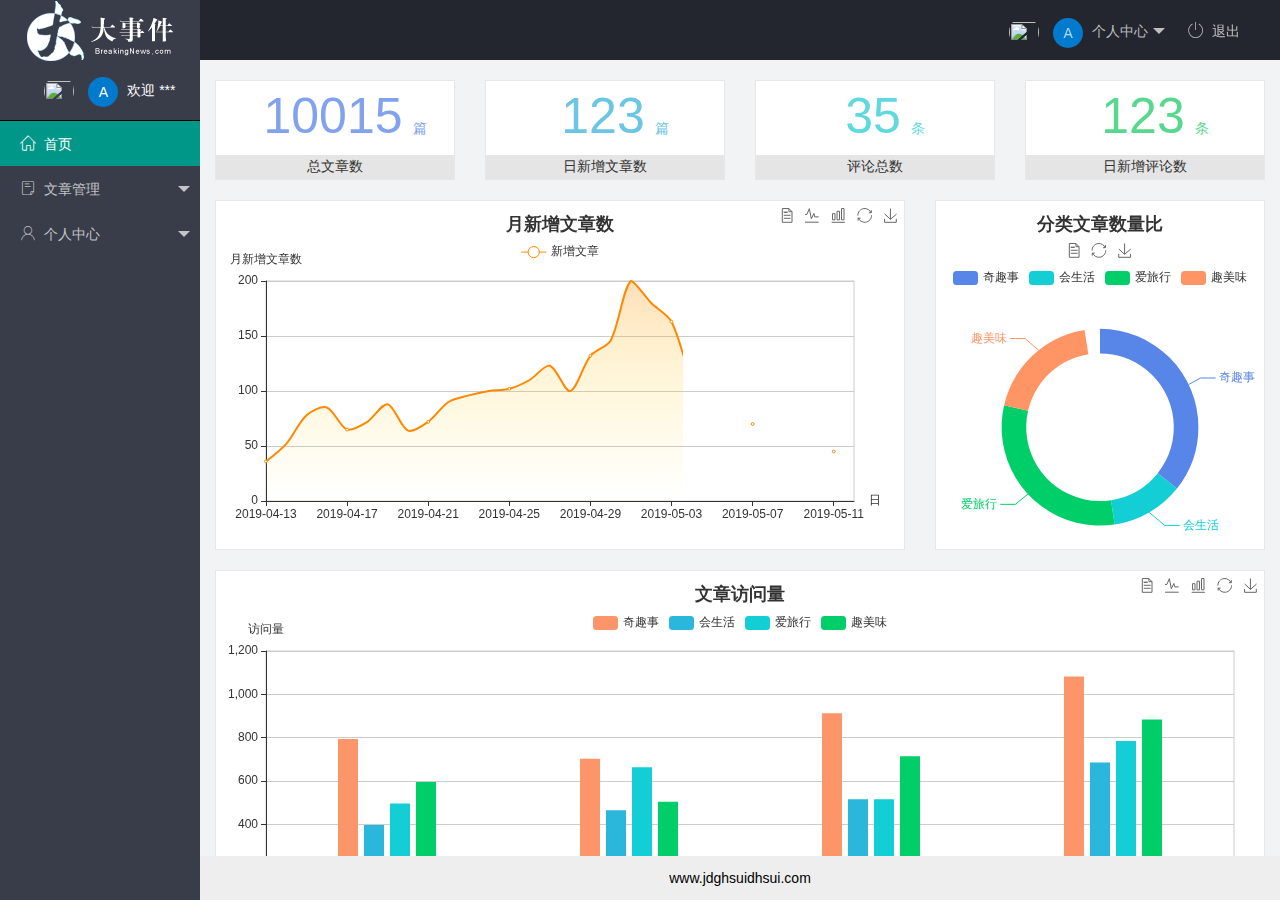
==== commit bc9cc14c: "完成了个人中心的开发" ====
--- a/index.html
+++ b/index.html
@@ -38,9 +38,9 @@
                         <span class="text-avater">A</span> 个人中心
                     </a>
                     <dl class="layui-nav-child ">
-                        <dd><a href=" ">基本资料</a></dd>
-                        <dd><a href=" ">更换头像</a></dd>
-                        <dd><a href=" ">重置密码</a></dd>
+                        <dd><a href="/user/use_info.html" target="fm">基本资料</a></dd>
+                        <dd><a href="/user/user_avatar.html" target="fm">更换头像</a></dd>
+                        <dd><a href="/user/use_pwd.html" target="fm">重置密码</a></dd>
                     </dl>
                 </li>
                 <li class="layui-nav-item ">
@@ -69,9 +69,9 @@
                     <li class="layui-nav-item ">
                         <a href="javascript:; "><span class="iconfont icon-user"></span>个人中心</a>
                         <dl class="layui-nav-child ">
-                            <dd><a href="javascript:; "><i class="layui-icon layui-icon-cols"></i> 基本资料</a></dd>
-                            <dd><a href="javascript:; "><i class="layui-icon layui-icon-cols"></i> 更换头像</a></dd>
-                            <dd><a href="javascript:; "><i class="layui-icon layui-icon-cols"></i> 重置密码</a></dd>
+                            <dd><a href="/user/use_info.html" target="fm"><i class="layui-icon layui-icon-cols"></i> 基本资料</a></dd>
+                            <dd><a href="/user/user_avatar.html" target="fm"><i class="layui-icon layui-icon-cols"></i> 更换头像</a></dd>
+                            <dd><a href="/user/use_pwd.html " target="fm"><i class="layui-icon layui-icon-cols"></i> 重置密码</a></dd>
                         </dl>
                     </li>
                 </ul>
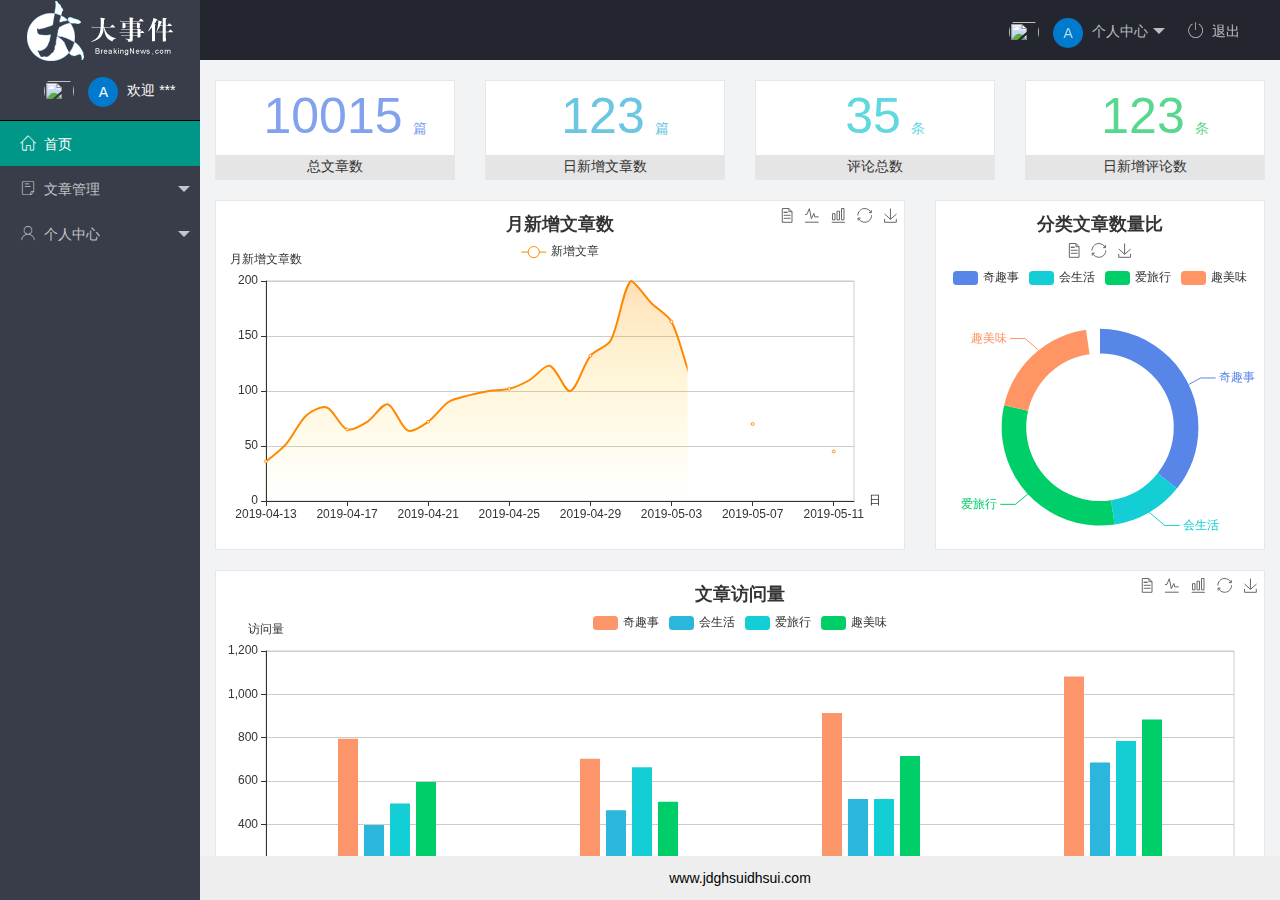
==== commit 41f1268e: "完成了文章部分的功能" ====
--- a/index.html
+++ b/index.html
@@ -61,9 +61,9 @@
                     <li class="layui-nav-item ">
                         <a class=" " href="javascript:; "><span class="iconfont icon-16"></span>文章管理</a>
                         <dl class="layui-nav-child ">
-                            <dd><a href="javascript:; "><i class="layui-icon layui-icon-cols"></i> 文章类别</a></dd>
-                            <dd><a href="javascript:; "><i class="layui-icon layui-icon-cols"></i> 文章列表</a></dd>
-                            <dd><a href="javascript:; "><i class="layui-icon layui-icon-cols"></i> 发布文章</a></dd>
+                            <dd><a href="/article/art_cate.html" target="fm"><i class="layui-icon layui-icon-cols"></i> 文章类别</a></dd>
+                            <dd><a href="/article/art_list.html" target="fm"><i class="layui-icon layui-icon-cols"></i> 文章列表</a></dd>
+                            <dd><a href="/article/art_public.html" target="fm"><i class="layui-icon layui-icon-cols"></i> 发布文章</a></dd>
                         </dl>
                     </li>
                     <li class="layui-nav-item ">
